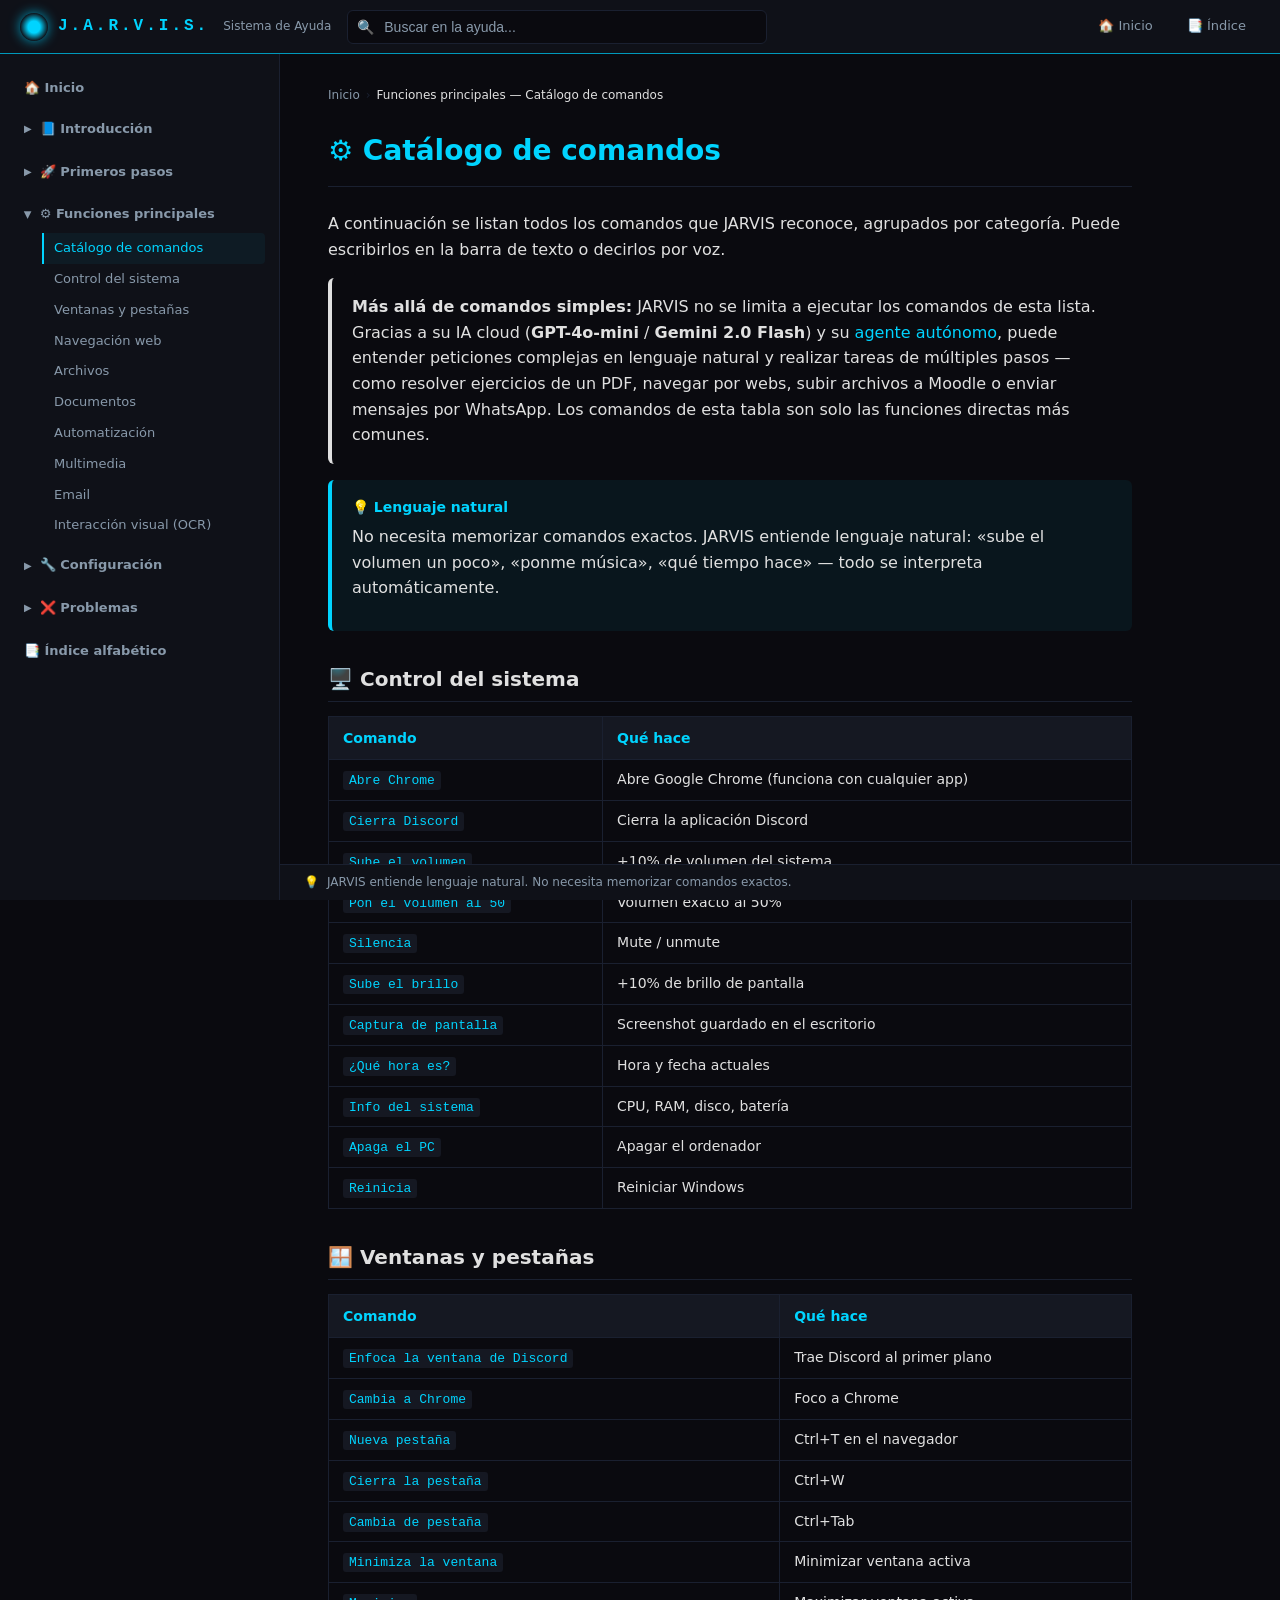
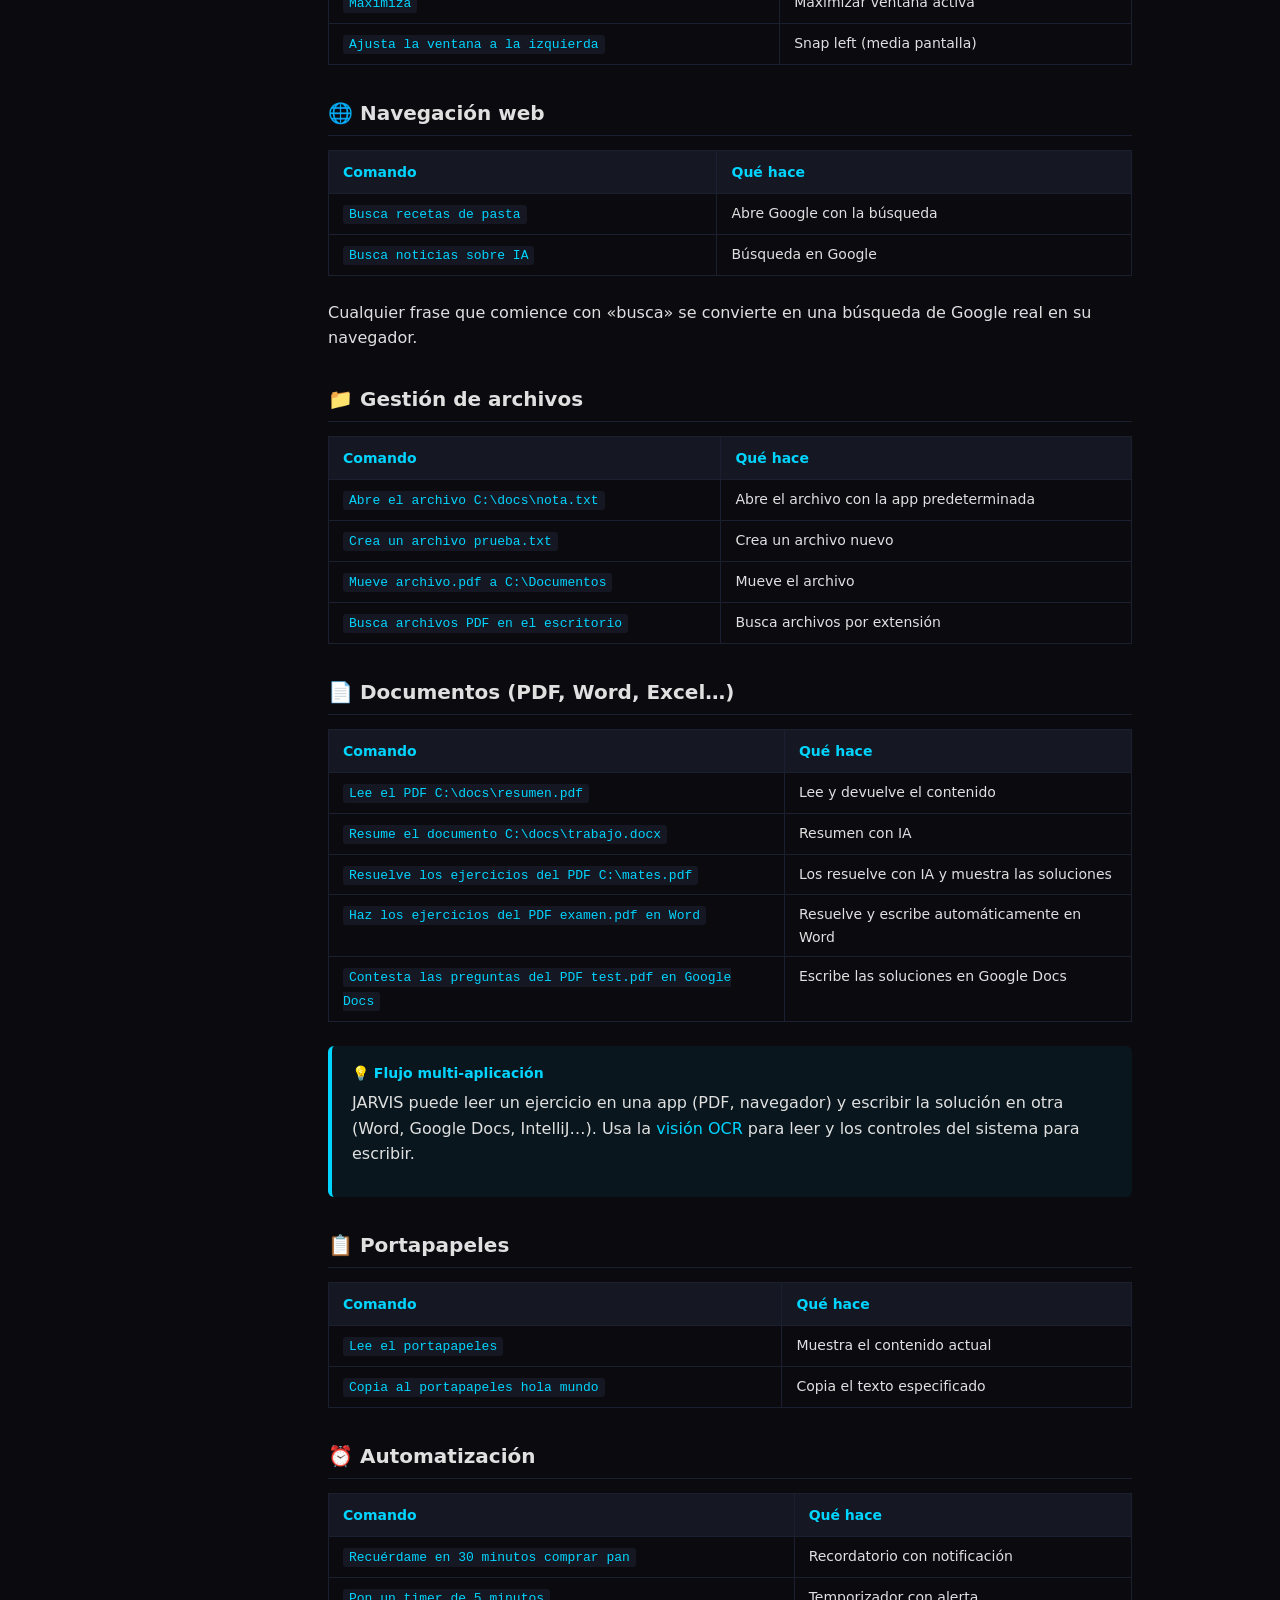
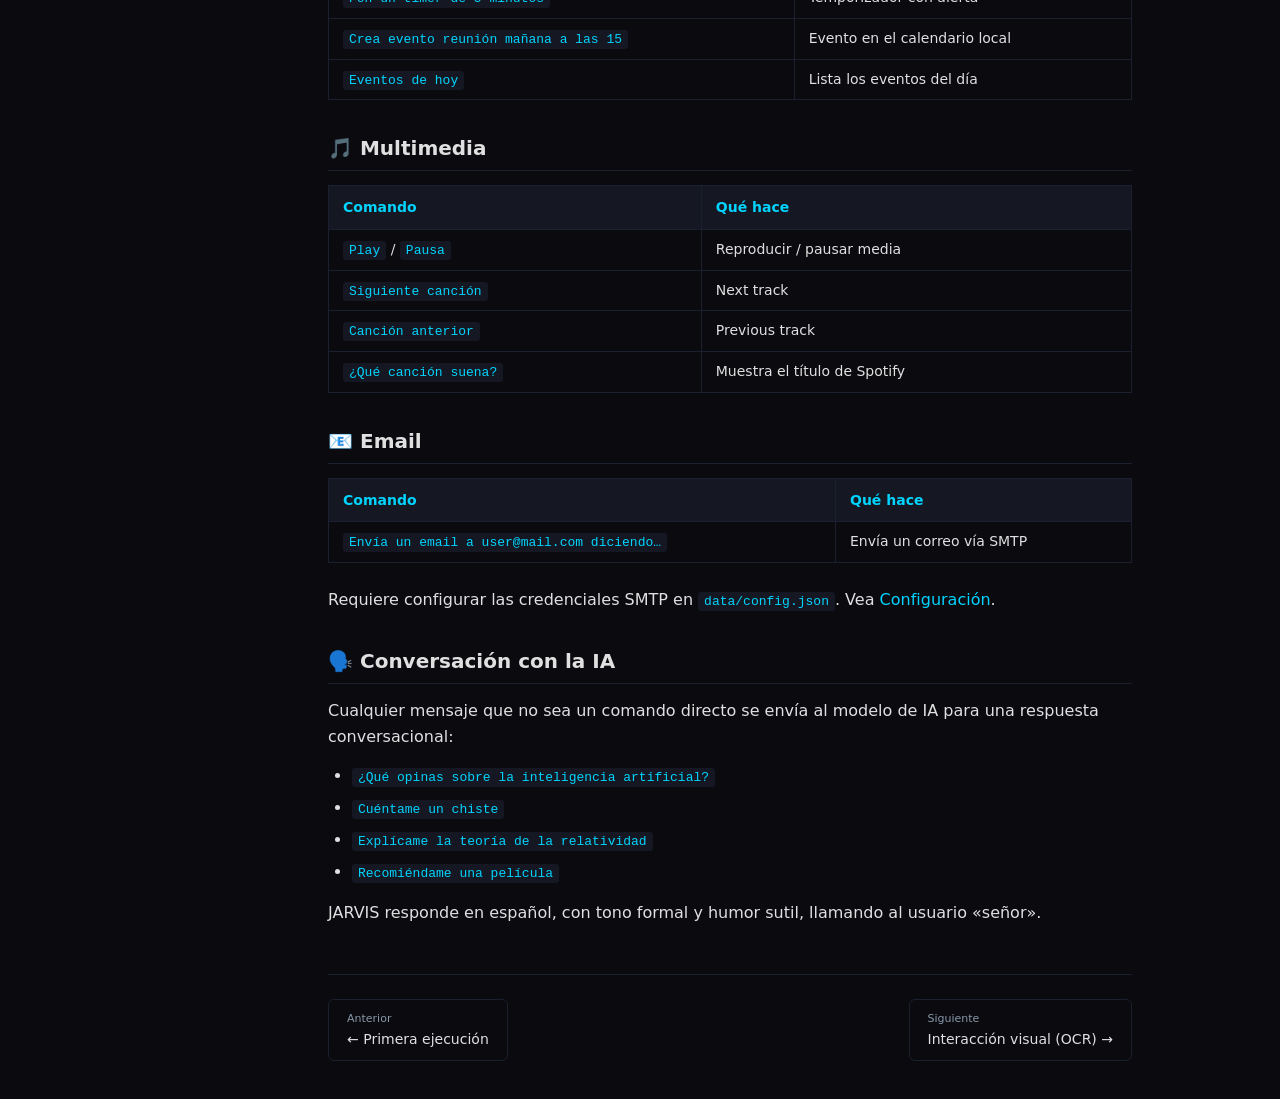
==== comandos.html @ 31fd1568 "Add files via upload" ====
<!DOCTYPE html>
<html lang="es">
<head>
  <meta charset="UTF-8">
  <meta name="viewport" content="width=device-width, initial-scale=1.0">
  <title>Catálogo de comandos — J.A.R.V.I.S. Ayuda</title>
  <link rel="stylesheet" href="style.css">
</head>
<body>

<header class="topbar">
  <button class="hamburger" aria-label="Menú">☰</button>
  <div class="topbar-brand"><div class="logo"></div><h1>J.A.R.V.I.S.</h1><span>Sistema de Ayuda</span></div>
  <div class="topbar-search">
    <span class="search-icon">🔍</span>
    <input type="text" id="searchInput" placeholder="Buscar en la ayuda..." autocomplete="off">
    <div id="searchResults" class="search-results"></div>
  </div>
  <nav class="topbar-nav"><a href="index.html">🏠 Inicio</a><a href="indice.html">📑 Índice</a></nav>
</header>

<aside class="sidebar">
  <a href="index.html" class="sidebar-link-direct">🏠 Inicio</a>
  <div class="sidebar-section">
    <div class="sidebar-section-title"><span class="arrow">▶</span> 📘 Introducción</div>
    <ul class="sidebar-links"><li><a href="introduccion.html">¿Qué es J.A.R.V.I.S.?</a></li></ul>
  </div>
  <div class="sidebar-section">
    <div class="sidebar-section-title"><span class="arrow">▶</span> 🚀 Primeros pasos</div>
    <ul class="sidebar-links">
      <li><a href="instalacion.html">Instalación</a></li>
      <li><a href="interfaz.html">Primera ejecución</a></li>
    </ul>
  </div>
  <div class="sidebar-section">
    <div class="sidebar-section-title open"><span class="arrow">▶</span> ⚙️ Funciones principales</div>
    <ul class="sidebar-links">
      <li><a href="comandos.html" class="current">Catálogo de comandos</a></li>
      <li><a href="comandos.html#sistema">Control del sistema</a></li>
      <li><a href="comandos.html#ventanas">Ventanas y pestañas</a></li>
      <li><a href="comandos.html#web">Navegación web</a></li>
      <li><a href="comandos.html#archivos">Archivos</a></li>
      <li><a href="comandos.html#documentos">Documentos</a></li>
      <li><a href="comandos.html#automatizacion">Automatización</a></li>
      <li><a href="comandos.html#multimedia">Multimedia</a></li>
      <li><a href="comandos.html#email">Email</a></li>
      <li><a href="ocr.html">Interacción visual (OCR)</a></li>
    </ul>
  </div>
  <div class="sidebar-section">
    <div class="sidebar-section-title"><span class="arrow">▶</span> 🔧 Configuración</div>
    <ul class="sidebar-links"><li><a href="configuracion.html">config.py</a></li></ul>
  </div>
  <div class="sidebar-section">
    <div class="sidebar-section-title"><span class="arrow">▶</span> ❌ Problemas</div>
    <ul class="sidebar-links"><li><a href="problemas.html">Problemas comunes</a></li></ul>
  </div>
  <a href="indice.html" class="sidebar-link-direct">📑 Índice alfabético</a>
</aside>

<main class="main">

  <div class="breadcrumb">
    <a href="index.html">Inicio</a> <span class="sep">›</span>
    <span class="current-crumb">Funciones principales — Catálogo de comandos</span>
  </div>

  <h1>⚙️ Catálogo de comandos</h1>

  <p>A continuación se listan todos los comandos que JARVIS reconoce, agrupados por categoría. Puede escribirlos en la barra de texto o decirlos por voz.</p>

  <div class="callout info">
    <strong>Más allá de comandos simples:</strong> JARVIS no se limita a ejecutar los comandos de esta lista. Gracias a su IA cloud (<strong>GPT-4o-mini</strong> / <strong>Gemini 2.0 Flash</strong>) y su <a href="ocr.html#agente">agente autónomo</a>, puede entender peticiones complejas en lenguaje natural y realizar tareas de múltiples pasos — como resolver ejercicios de un PDF, navegar por webs, subir archivos a Moodle o enviar mensajes por WhatsApp. Los comandos de esta tabla son solo las funciones directas más comunes.
  </div>

  <div class="callout callout-info">
    <div class="callout-title">💡 Lenguaje natural</div>
    <p>No necesita memorizar comandos exactos. JARVIS entiende lenguaje natural: «sube el volumen un poco», «ponme música», «qué tiempo hace» — todo se interpreta automáticamente.</p>
  </div>

  <!-- ─── Sistema ─── -->
  <h2 id="sistema">🖥️ Control del sistema</h2>
  <table>
    <thead><tr><th>Comando</th><th>Qué hace</th></tr></thead>
    <tbody>
      <tr><td><code>Abre Chrome</code></td><td>Abre Google Chrome (funciona con cualquier app)</td></tr>
      <tr><td><code>Cierra Discord</code></td><td>Cierra la aplicación Discord</td></tr>
      <tr><td><code>Sube el volumen</code></td><td>+10% de volumen del sistema</td></tr>
      <tr><td><code>Pon el volumen al 50</code></td><td>Volumen exacto al 50%</td></tr>
      <tr><td><code>Silencia</code></td><td>Mute / unmute</td></tr>
      <tr><td><code>Sube el brillo</code></td><td>+10% de brillo de pantalla</td></tr>
      <tr><td><code>Captura de pantalla</code></td><td>Screenshot guardado en el escritorio</td></tr>
      <tr><td><code>¿Qué hora es?</code></td><td>Hora y fecha actuales</td></tr>
      <tr><td><code>Info del sistema</code></td><td>CPU, RAM, disco, batería</td></tr>
      <tr><td><code>Apaga el PC</code></td><td>Apagar el ordenador</td></tr>
      <tr><td><code>Reinicia</code></td><td>Reiniciar Windows</td></tr>
    </tbody>
  </table>

  <!-- ─── Ventanas ─── -->
  <h2 id="ventanas">🪟 Ventanas y pestañas</h2>
  <table>
    <thead><tr><th>Comando</th><th>Qué hace</th></tr></thead>
    <tbody>
      <tr><td><code>Enfoca la ventana de Discord</code></td><td>Trae Discord al primer plano</td></tr>
      <tr><td><code>Cambia a Chrome</code></td><td>Foco a Chrome</td></tr>
      <tr><td><code>Nueva pestaña</code></td><td>Ctrl+T en el navegador</td></tr>
      <tr><td><code>Cierra la pestaña</code></td><td>Ctrl+W</td></tr>
      <tr><td><code>Cambia de pestaña</code></td><td>Ctrl+Tab</td></tr>
      <tr><td><code>Minimiza la ventana</code></td><td>Minimizar ventana activa</td></tr>
      <tr><td><code>Maximiza</code></td><td>Maximizar ventana activa</td></tr>
      <tr><td><code>Ajusta la ventana a la izquierda</code></td><td>Snap left (media pantalla)</td></tr>
    </tbody>
  </table>

  <!-- ─── Web ─── -->
  <h2 id="web">🌐 Navegación web</h2>
  <table>
    <thead><tr><th>Comando</th><th>Qué hace</th></tr></thead>
    <tbody>
      <tr><td><code>Busca recetas de pasta</code></td><td>Abre Google con la búsqueda</td></tr>
      <tr><td><code>Busca noticias sobre IA</code></td><td>Búsqueda en Google</td></tr>
    </tbody>
  </table>
  <p>Cualquier frase que comience con «busca» se convierte en una búsqueda de Google real en su navegador.</p>

  <!-- ─── Archivos ─── -->
  <h2 id="archivos">📁 Gestión de archivos</h2>
  <table>
    <thead><tr><th>Comando</th><th>Qué hace</th></tr></thead>
    <tbody>
      <tr><td><code>Abre el archivo C:\docs\nota.txt</code></td><td>Abre el archivo con la app predeterminada</td></tr>
      <tr><td><code>Crea un archivo prueba.txt</code></td><td>Crea un archivo nuevo</td></tr>
      <tr><td><code>Mueve archivo.pdf a C:\Documentos</code></td><td>Mueve el archivo</td></tr>
      <tr><td><code>Busca archivos PDF en el escritorio</code></td><td>Busca archivos por extensión</td></tr>
    </tbody>
  </table>

  <!-- ─── Documentos ─── -->
  <h2 id="documentos">📄 Documentos (PDF, Word, Excel…)</h2>
  <table>
    <thead><tr><th>Comando</th><th>Qué hace</th></tr></thead>
    <tbody>
      <tr><td><code>Lee el PDF C:\docs\resumen.pdf</code></td><td>Lee y devuelve el contenido</td></tr>
      <tr><td><code>Resume el documento C:\docs\trabajo.docx</code></td><td>Resumen con IA</td></tr>
      <tr><td><code>Resuelve los ejercicios del PDF C:\mates.pdf</code></td><td>Los resuelve con IA y muestra las soluciones</td></tr>
      <tr><td><code>Haz los ejercicios del PDF examen.pdf en Word</code></td><td>Resuelve y escribe automáticamente en Word</td></tr>
      <tr><td><code>Contesta las preguntas del PDF test.pdf en Google Docs</code></td><td>Escribe las soluciones en Google Docs</td></tr>
    </tbody>
  </table>

  <div class="callout callout-info">
    <div class="callout-title">💡 Flujo multi-aplicación</div>
    <p>JARVIS puede leer un ejercicio en una app (PDF, navegador) y escribir la solución en otra (Word, Google Docs, IntelliJ…). Usa la <a href="ocr.html">visión OCR</a> para leer y los controles del sistema para escribir.</p>
  </div>

  <!-- ─── Portapapeles ─── -->
  <h2 id="portapapeles">📋 Portapapeles</h2>
  <table>
    <thead><tr><th>Comando</th><th>Qué hace</th></tr></thead>
    <tbody>
      <tr><td><code>Lee el portapapeles</code></td><td>Muestra el contenido actual</td></tr>
      <tr><td><code>Copia al portapapeles hola mundo</code></td><td>Copia el texto especificado</td></tr>
    </tbody>
  </table>

  <!-- ─── Automatización ─── -->
  <h2 id="automatizacion">⏰ Automatización</h2>
  <table>
    <thead><tr><th>Comando</th><th>Qué hace</th></tr></thead>
    <tbody>
      <tr><td><code>Recuérdame en 30 minutos comprar pan</code></td><td>Recordatorio con notificación</td></tr>
      <tr><td><code>Pon un timer de 5 minutos</code></td><td>Temporizador con alerta</td></tr>
      <tr><td><code>Crea evento reunión mañana a las 15</code></td><td>Evento en el calendario local</td></tr>
      <tr><td><code>Eventos de hoy</code></td><td>Lista los eventos del día</td></tr>
    </tbody>
  </table>

  <!-- ─── Multimedia ─── -->
  <h2 id="multimedia">🎵 Multimedia</h2>
  <table>
    <thead><tr><th>Comando</th><th>Qué hace</th></tr></thead>
    <tbody>
      <tr><td><code>Play</code> / <code>Pausa</code></td><td>Reproducir / pausar media</td></tr>
      <tr><td><code>Siguiente canción</code></td><td>Next track</td></tr>
      <tr><td><code>Canción anterior</code></td><td>Previous track</td></tr>
      <tr><td><code>¿Qué canción suena?</code></td><td>Muestra el título de Spotify</td></tr>
    </tbody>
  </table>

  <!-- ─── Email ─── -->
  <h2 id="email">📧 Email</h2>
  <table>
    <thead><tr><th>Comando</th><th>Qué hace</th></tr></thead>
    <tbody>
      <tr><td><code>Envía un email a user@mail.com diciendo…</code></td><td>Envía un correo vía SMTP</td></tr>
    </tbody>
  </table>
  <p>Requiere configurar las credenciales SMTP en <code>data/config.json</code>. Vea <a href="configuracion.html">Configuración</a>.</p>

  <!-- ─── Conversación ─── -->
  <h2 id="conversacion">🗣️ Conversación con la IA</h2>
  <p>Cualquier mensaje que no sea un comando directo se envía al modelo de IA para una respuesta conversacional:</p>
  <ul>
    <li><code>¿Qué opinas sobre la inteligencia artificial?</code></li>
    <li><code>Cuéntame un chiste</code></li>
    <li><code>Explícame la teoría de la relatividad</code></li>
    <li><code>Recomiéndame una película</code></li>
  </ul>
  <p>JARVIS responde en español, con tono formal y humor sutil, llamando al usuario «señor».</p>

  <div class="page-nav">
    <a href="interfaz.html"><span><span class="nav-label">Anterior</span><span class="nav-title">← Primera ejecución</span></span></a>
    <a href="ocr.html"><span><span class="nav-label">Siguiente</span><span class="nav-title">Interacción visual (OCR) →</span></span></a>
  </div>

</main>

<div class="tip-bar">
  <span class="tip-icon">💡</span>
  JARVIS entiende lenguaje natural. No necesita memorizar comandos exactos.
</div>

<script src="script.js"></script>
</body>
</html>
---- style.css ----
/* ═══════════════════════════════════════════════════════════
   J.A.R.V.I.S. — Documentation Site Styles
   Tema Arc Reactor (cyan sobre fondo oscuro)
   ═══════════════════════════════════════════════════════════ */

/* ─── Variables ─────────────────────────────────────────── */
:root {
  --accent:       #00D4FF;
  --accent-dim:   #0099BB;
  --accent-glow:  #00E5FF;
  --bg-primary:   #0A0A0F;
  --bg-secondary: #0F1118;
  --bg-tertiary:  #151822;
  --bg-card:      #111520;
  --text-primary: #E0E0E0;
  --text-secondary: #8899AA;
  --text-accent:  #00D4FF;
  --error:        #FF4444;
  --warning:      #FFAA00;
  --success:      #44FF44;
  --border:       #1A2030;
  --sidebar-w:    280px;
  --topbar-h:     54px;
}

/* ─── Reset ─────────────────────────────────────────────── */
*, *::before, *::after { box-sizing: border-box; margin: 0; padding: 0; }

html { scroll-behavior: smooth; }

body {
  font-family: 'Segoe UI', 'Inter', system-ui, -apple-system, sans-serif;
  background: var(--bg-primary);
  color: var(--text-primary);
  line-height: 1.6;
  min-height: 100vh;
}

a { color: var(--accent); text-decoration: none; transition: color .2s; }
a:hover { color: var(--accent-glow); text-decoration: underline; }

/* ─── Topbar ────────────────────────────────────────────── */
.topbar {
  position: fixed;
  top: 0; left: 0; right: 0;
  height: var(--topbar-h);
  background: var(--bg-secondary);
  border-bottom: 1px solid var(--accent-dim);
  display: flex;
  align-items: center;
  padding: 0 20px;
  z-index: 100;
  gap: 16px;
}

.topbar-brand {
  display: flex;
  align-items: center;
  gap: 10px;
  white-space: nowrap;
}

.topbar-brand .logo {
  width: 28px; height: 28px;
  border-radius: 50%;
  background: radial-gradient(circle, var(--accent) 30%, transparent 70%);
  box-shadow: 0 0 12px var(--accent-dim);
  animation: pulse-glow 3s ease-in-out infinite;
}

@keyframes pulse-glow {
  0%, 100% { box-shadow: 0 0 8px var(--accent-dim); }
  50%      { box-shadow: 0 0 20px var(--accent); }
}

.topbar-brand h1 {
  font-family: 'JetBrains Mono', 'Cascadia Code', 'Consolas', monospace;
  font-size: 16px;
  color: var(--accent);
  letter-spacing: 3px;
  font-weight: 700;
}

.topbar-brand span {
  font-size: 12px;
  color: var(--text-secondary);
  margin-left: 4px;
  letter-spacing: 0;
}

/* Search */
.topbar-search {
  flex: 1;
  max-width: 420px;
  position: relative;
}

.topbar-search input {
  width: 100%;
  padding: 8px 14px 8px 36px;
  border: 1px solid var(--border);
  border-radius: 6px;
  background: var(--bg-primary);
  color: var(--text-primary);
  font-size: 14px;
  transition: border-color .2s;
}

.topbar-search input::placeholder { color: var(--text-secondary); }
.topbar-search input:focus { outline: none; border-color: var(--accent-dim); }

.topbar-search .search-icon {
  position: absolute;
  left: 10px; top: 50%;
  transform: translateY(-50%);
  color: var(--text-secondary);
  font-size: 14px;
  pointer-events: none;
}

.topbar-search .search-results {
  position: absolute;
  top: 100%;
  left: 0; right: 0;
  background: var(--bg-secondary);
  border: 1px solid var(--border);
  border-radius: 0 0 6px 6px;
  max-height: 320px;
  overflow-y: auto;
  display: none;
  z-index: 200;
}

.topbar-search .search-results.active { display: block; }

.topbar-search .search-result-item {
  padding: 10px 14px;
  border-bottom: 1px solid var(--border);
  cursor: pointer;
  transition: background .15s;
}

.topbar-search .search-result-item:hover { background: var(--bg-tertiary); }
.topbar-search .search-result-item .sr-title { color: var(--accent); font-weight: 600; font-size: 13px; }
.topbar-search .search-result-item .sr-desc { color: var(--text-secondary); font-size: 12px; margin-top: 2px; }

/* Nav links */
.topbar-nav {
  display: flex;
  align-items: center;
  gap: 6px;
  margin-left: auto;
}

.topbar-nav a {
  padding: 6px 14px;
  border-radius: 4px;
  font-size: 13px;
  color: var(--text-secondary);
  transition: all .2s;
  white-space: nowrap;
}

.topbar-nav a:hover { color: var(--text-primary); background: var(--bg-tertiary); text-decoration: none; }
.topbar-nav a.active { color: var(--accent); background: rgba(0,212,255,.08); }

/* Hamburger */
.hamburger {
  display: none;
  background: none;
  border: none;
  color: var(--text-secondary);
  font-size: 22px;
  cursor: pointer;
  padding: 4px 8px;
}

/* ─── Sidebar ───────────────────────────────────────────── */
.sidebar {
  position: fixed;
  top: var(--topbar-h);
  left: 0;
  width: var(--sidebar-w);
  height: calc(100vh - var(--topbar-h));
  background: var(--bg-secondary);
  border-right: 1px solid var(--border);
  overflow-y: auto;
  padding: 16px 0;
  z-index: 90;
  transition: transform .3s ease;
}

.sidebar::-webkit-scrollbar { width: 6px; }
.sidebar::-webkit-scrollbar-track { background: transparent; }
.sidebar::-webkit-scrollbar-thumb { background: var(--accent-dim); border-radius: 3px; }

.sidebar-section {
  padding: 0 14px;
  margin-bottom: 6px;
}

.sidebar-section-title {
  display: flex;
  align-items: center;
  gap: 8px;
  padding: 8px 10px;
  font-size: 13px;
  font-weight: 600;
  color: var(--text-secondary);
  cursor: pointer;
  border-radius: 4px;
  transition: all .15s;
  user-select: none;
}

.sidebar-section-title:hover { background: var(--bg-tertiary); color: var(--text-primary); }
.sidebar-section-title .arrow { transition: transform .2s; font-size: 10px; }
.sidebar-section-title.open .arrow { transform: rotate(90deg); }

.sidebar-links {
  list-style: none;
  display: none;
  padding-left: 28px;
}

.sidebar-section-title.open + .sidebar-links { display: block; }

.sidebar-links li a {
  display: block;
  padding: 5px 10px;
  font-size: 13px;
  color: var(--text-secondary);
  border-left: 2px solid transparent;
  border-radius: 0 4px 4px 0;
  transition: all .15s;
}

.sidebar-links li a:hover { color: var(--text-primary); background: var(--bg-tertiary); text-decoration: none; }
.sidebar-links li a.current { color: var(--accent); border-left-color: var(--accent); background: rgba(0,212,255,.05); }

/* Direct sidebar link (no children) */
.sidebar-link-direct {
  display: flex;
  align-items: center;
  gap: 8px;
  padding: 8px 10px;
  margin: 0 14px 4px;
  font-size: 13px;
  font-weight: 600;
  color: var(--text-secondary);
  border-radius: 4px;
  transition: all .15s;
}

.sidebar-link-direct:hover { background: var(--bg-tertiary); color: var(--text-primary); text-decoration: none; }
.sidebar-link-direct.current { color: var(--accent); background: rgba(0,212,255,.06); }

/* ─── Main content ──────────────────────────────────────── */
.main {
  margin-left: var(--sidebar-w);
  margin-top: var(--topbar-h);
  padding: 32px 48px 80px;
  max-width: 900px;
  min-height: calc(100vh - var(--topbar-h));
}

/* Breadcrumb */
.breadcrumb {
  display: flex;
  align-items: center;
  gap: 6px;
  font-size: 12px;
  color: var(--text-secondary);
  margin-bottom: 24px;
  flex-wrap: wrap;
}

.breadcrumb a { color: var(--text-secondary); }
.breadcrumb a:hover { color: var(--accent); }
.breadcrumb .sep { color: var(--border); }
.breadcrumb .current-crumb { color: var(--text-primary); }

/* Headings */
.main h1 {
  font-size: 28px;
  color: var(--accent);
  border-bottom: 1px solid var(--border);
  padding-bottom: 12px;
  margin-bottom: 24px;
  font-weight: 700;
}

.main h2 {
  font-size: 20px;
  color: var(--text-primary);
  margin: 32px 0 14px;
  padding-bottom: 6px;
  border-bottom: 1px solid var(--border);
}

.main h3 {
  font-size: 16px;
  color: var(--accent);
  margin: 24px 0 10px;
}

.main h4 {
  font-size: 14px;
  color: var(--text-secondary);
  text-transform: uppercase;
  letter-spacing: 1px;
  margin: 20px 0 8px;
}

/* Paragraphs, lists */
.main p { margin-bottom: 14px; }

.main ul, .main ol {
  margin: 0 0 16px 24px;
}

.main li { margin-bottom: 6px; }

/* Code */
code {
  font-family: 'JetBrains Mono', 'Cascadia Code', 'Consolas', monospace;
  background: var(--bg-tertiary);
  padding: 2px 6px;
  border-radius: 3px;
  font-size: 13px;
  color: var(--accent);
}

pre {
  background: var(--bg-tertiary);
  border: 1px solid var(--border);
  border-radius: 6px;
  padding: 16px 20px;
  overflow-x: auto;
  margin: 12px 0 20px;
  font-family: 'JetBrains Mono', 'Cascadia Code', 'Consolas', monospace;
  font-size: 13px;
  line-height: 1.5;
  color: var(--text-primary);
}

pre code { background: none; padding: 0; }

/* Tables */
table {
  width: 100%;
  border-collapse: collapse;
  margin: 12px 0 24px;
  font-size: 14px;
}

th {
  background: var(--bg-tertiary);
  color: var(--accent);
  font-weight: 600;
  text-align: left;
  padding: 10px 14px;
  border: 1px solid var(--border);
}

td {
  padding: 8px 14px;
  border: 1px solid var(--border);
  vertical-align: top;
}

tr:hover td { background: rgba(0,212,255,.02); }

/* Cards / callouts */
.callout {
  border-radius: 6px;
  padding: 16px 20px;
  margin: 16px 0;
  border-left: 4px solid;
}

.callout-info    { background: rgba(0,212,255,.06);  border-color: var(--accent); }
.callout-warning { background: rgba(255,170,0,.06);  border-color: var(--warning); }
.callout-error   { background: rgba(255,68,68,.06);  border-color: var(--error); }
.callout-success { background: rgba(68,255,68,.06);  border-color: var(--success); }

.callout-title {
  font-weight: 700;
  font-size: 14px;
  margin-bottom: 6px;
}

.callout-info .callout-title    { color: var(--accent); }
.callout-warning .callout-title { color: var(--warning); }
.callout-error .callout-title   { color: var(--error); }
.callout-success .callout-title { color: var(--success); }

/* Step boxes */
.step {
  display: flex;
  gap: 16px;
  margin: 20px 0;
  padding: 20px;
  background: var(--bg-card);
  border: 1px solid var(--border);
  border-radius: 8px;
}

.step-number {
  flex-shrink: 0;
  width: 36px; height: 36px;
  border-radius: 50%;
  background: linear-gradient(135deg, var(--accent), var(--accent-dim));
  color: var(--bg-primary);
  font-weight: 800;
  font-size: 16px;
  display: flex;
  align-items: center;
  justify-content: center;
}

.step-content { flex: 1; }
.step-content h4 { margin-top: 2px; color: var(--text-primary); text-transform: none; letter-spacing: 0; }

/* Feature cards (home page) */
.feature-grid {
  display: grid;
  grid-template-columns: repeat(auto-fill, minmax(260px, 1fr));
  gap: 16px;
  margin: 20px 0;
}

.feature-card {
  background: var(--bg-card);
  border: 1px solid var(--border);
  border-radius: 8px;
  padding: 20px;
  transition: border-color .2s, transform .2s;
}

.feature-card:hover { border-color: var(--accent-dim); transform: translateY(-2px); }

.feature-card .fc-icon { font-size: 24px; margin-bottom: 8px; }
.feature-card .fc-title { color: var(--accent); font-weight: 600; font-size: 15px; margin-bottom: 6px; }
.feature-card .fc-desc { color: var(--text-secondary); font-size: 13px; }

/* Quick-start hero */
.hero {
  text-align: center;
  padding: 40px 20px;
  margin-bottom: 32px;
}

.hero h1 { border: none; font-size: 36px; margin-bottom: 10px; }
.hero .subtitle { color: var(--text-secondary); font-size: 16px; margin-bottom: 24px; }

.hero .cta-btn {
  display: inline-block;
  padding: 10px 28px;
  background: linear-gradient(135deg, var(--accent-dim), var(--accent));
  color: var(--bg-primary);
  font-weight: 700;
  border-radius: 6px;
  font-size: 14px;
  transition: transform .15s, box-shadow .2s;
}

.hero .cta-btn:hover { transform: translateY(-1px); box-shadow: 0 4px 20px rgba(0,212,255,.3); text-decoration: none; }

/* Nav footer (previous / next) */
.page-nav {
  display: flex;
  justify-content: space-between;
  margin-top: 48px;
  padding-top: 24px;
  border-top: 1px solid var(--border);
}

.page-nav a {
  display: flex;
  align-items: center;
  gap: 8px;
  padding: 10px 18px;
  border: 1px solid var(--border);
  border-radius: 6px;
  font-size: 14px;
  color: var(--text-secondary);
  transition: all .2s;
  max-width: 45%;
}

.page-nav a:hover { border-color: var(--accent-dim); color: var(--accent); text-decoration: none; }
.page-nav a .nav-label { font-size: 11px; color: var(--text-secondary); display: block; }
.page-nav a .nav-title { color: var(--text-primary); }
.page-nav a:hover .nav-title { color: var(--accent); }

/* Tip bar */
.tip-bar {
  position: fixed;
  bottom: 0;
  left: var(--sidebar-w);
  right: 0;
  height: 36px;
  background: var(--bg-secondary);
  border-top: 1px solid var(--border);
  display: flex;
  align-items: center;
  padding: 0 24px;
  font-size: 12px;
  color: var(--text-secondary);
  z-index: 80;
}

.tip-bar .tip-icon { margin-right: 8px; }

/* Index page */
.index-letter {
  color: var(--accent);
  font-size: 22px;
  font-weight: 700;
  margin: 28px 0 8px;
  padding-bottom: 4px;
  border-bottom: 1px solid var(--border);
}

.index-entry {
  padding: 4px 0 4px 16px;
  font-size: 14px;
}

.index-subentry {
  padding: 3px 0 3px 40px;
  font-size: 13px;
  color: var(--text-secondary);
}

.index-subentry a { color: var(--text-secondary); }
.index-subentry a:hover { color: var(--accent); }

/* Cross-ref links */
.xref {
  display: inline-flex;
  align-items: center;
  gap: 4px;
  padding: 2px 8px;
  background: rgba(0,212,255,.06);
  border-radius: 3px;
  font-size: 13px;
}

/* ─── FAQ items (details/summary) ──────────────────────── */
.faq-item {
  background: var(--bg-card);
  border: 1px solid var(--border);
  border-radius: 8px;
  margin-bottom: 10px;
  overflow: hidden;
}
.faq-item summary {
  padding: 14px 18px;
  cursor: pointer;
  font-weight: 600;
  color: var(--text-primary);
  transition: background 0.2s;
  list-style: none;
}
.faq-item summary::before {
  content: "▶ ";
  color: var(--accent);
  font-size: 12px;
  margin-right: 6px;
  transition: transform 0.2s;
  display: inline-block;
}
.faq-item[open] summary::before {
  transform: rotate(90deg);
}
.faq-item summary:hover { background: var(--bg-tertiary); }
.faq-item p {
  padding: 0 18px 14px;
  color: var(--text-secondary);
  line-height: 1.7;
}

/* ─── Index page ────────────────────────────────────────── */
.index-nav {
  display: flex;
  flex-wrap: wrap;
  gap: 6px;
  margin: 1.5rem 0;
  padding: 12px 16px;
  background: var(--bg-card);
  border: 1px solid var(--border);
  border-radius: 8px;
}
.index-nav a, .index-nav .disabled {
  display: inline-flex;
  align-items: center;
  justify-content: center;
  width: 32px; height: 32px;
  border-radius: 4px;
  font-weight: 700;
  font-size: 14px;
  text-decoration: none;
  transition: all 0.2s;
}
.index-nav a {
  color: var(--accent);
  background: var(--bg-tertiary);
}
.index-nav a:hover {
  background: var(--accent);
  color: var(--bg-primary);
}
.index-nav .disabled {
  color: var(--text-secondary);
  opacity: 0.35;
}
.index-letter {
  color: var(--accent);
  font-size: 24px;
  border-bottom: 2px solid var(--accent);
  padding-bottom: 4px;
  margin-top: 2rem;
  margin-bottom: 0.8rem;
}
.index-list {
  list-style: none;
  margin-bottom: 1rem;
}
.index-list li {
  padding: 6px 0 6px 16px;
  border-left: 2px solid var(--border);
  color: var(--text-secondary);
  line-height: 1.6;
}
.index-list li strong {
  color: var(--text-primary);
}
.index-list a {
  color: var(--accent-dim);
}
.index-list a:hover {
  color: var(--accent);
}

/* ─── Responsive ────────────────────────────────────────── */
@media (max-width: 900px) {
  .sidebar { transform: translateX(-100%); }
  .sidebar.open { transform: translateX(0); }
  .main { margin-left: 0; padding: 24px 20px 80px; }
  .tip-bar { left: 0; }
  .hamburger { display: block; }
  .topbar-nav { display: none; }
}

@media (max-width: 600px) {
  .feature-grid { grid-template-columns: 1fr; }
  .hero h1 { font-size: 26px; }
  .page-nav { flex-direction: column; gap: 10px; }
  .page-nav a { max-width: 100%; }
}

/* Print */
@media print {
  .topbar, .sidebar, .tip-bar, .page-nav, .hamburger { display: none !important; }
  .main { margin: 0; padding: 20px; max-width: 100%; }
  body { background: #fff; color: #000; }
  a { color: #0066cc; }
}
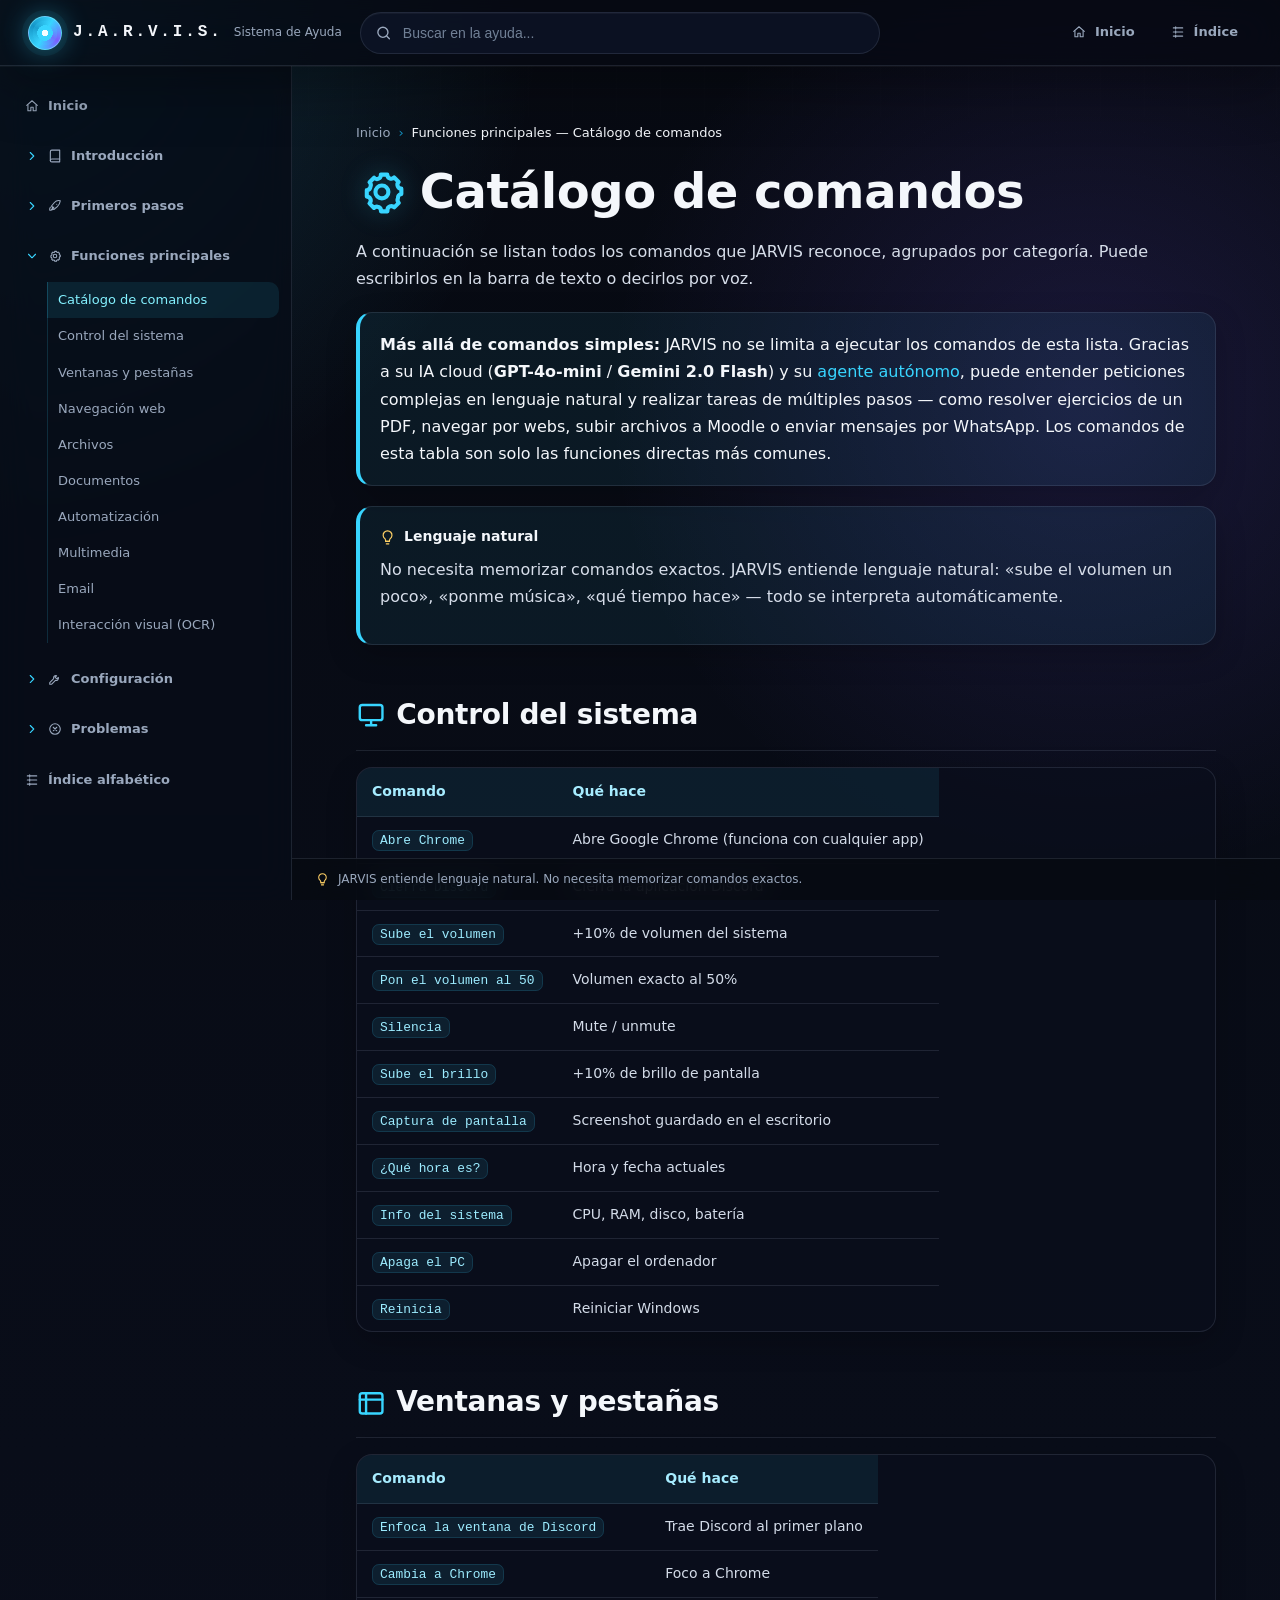
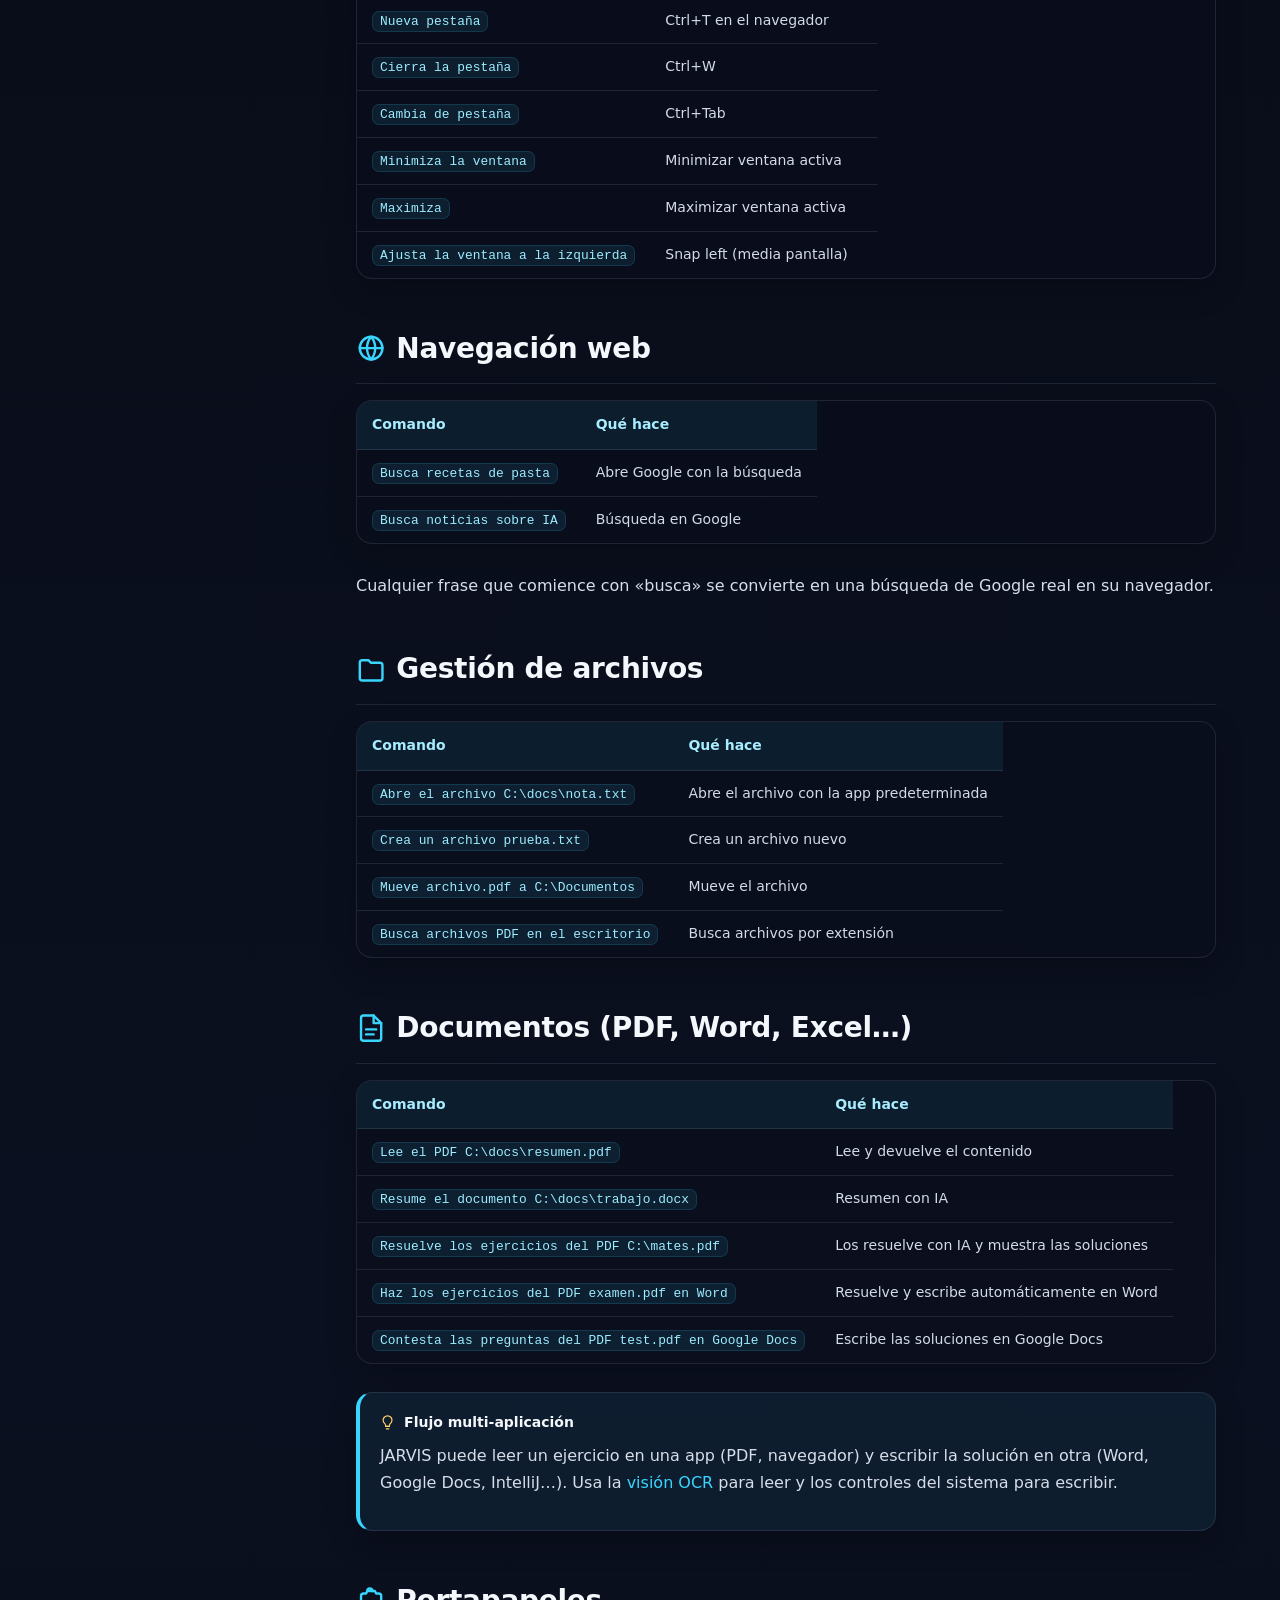
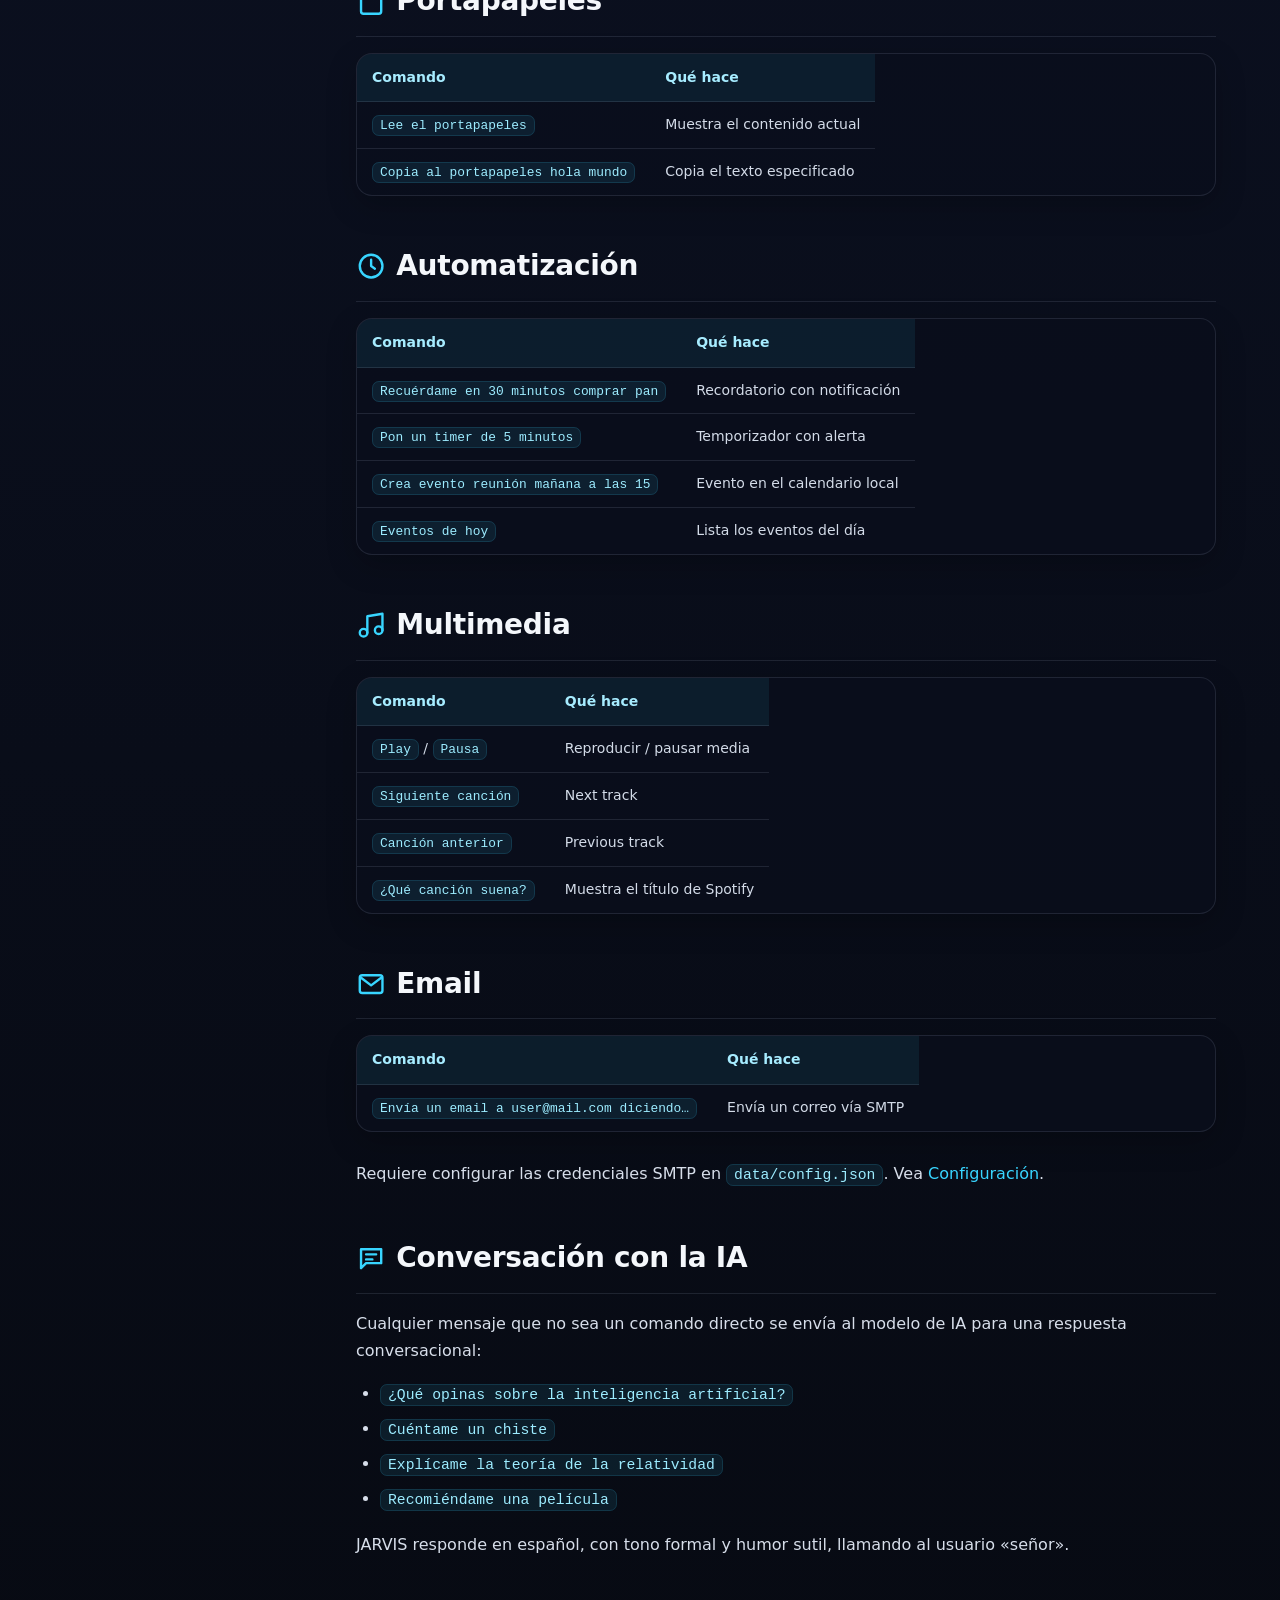
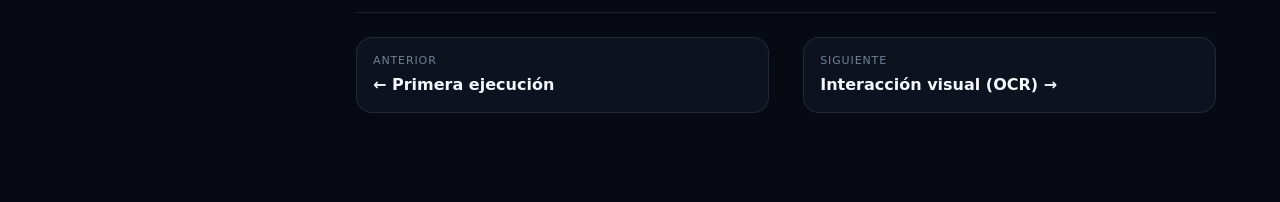
==== commit ab98630a: "style: improve docs UI and replace emojis with svg icons" ====
--- a/comandos.html
+++ b/comandos.html
@@ -1,226 +1,226 @@
-<!DOCTYPE html>
-<html lang="es">
-<head>
-  <meta charset="UTF-8">
-  <meta name="viewport" content="width=device-width, initial-scale=1.0">
-  <title>Catálogo de comandos — J.A.R.V.I.S. Ayuda</title>
-  <link rel="stylesheet" href="style.css">
-</head>
-<body>
-
-<header class="topbar">
-  <button class="hamburger" aria-label="Menú">☰</button>
-  <div class="topbar-brand"><div class="logo"></div><h1>J.A.R.V.I.S.</h1><span>Sistema de Ayuda</span></div>
-  <div class="topbar-search">
-    <span class="search-icon">🔍</span>
-    <input type="text" id="searchInput" placeholder="Buscar en la ayuda..." autocomplete="off">
-    <div id="searchResults" class="search-results"></div>
-  </div>
-  <nav class="topbar-nav"><a href="index.html">🏠 Inicio</a><a href="indice.html">📑 Índice</a></nav>
-</header>
-
-<aside class="sidebar">
-  <a href="index.html" class="sidebar-link-direct">🏠 Inicio</a>
-  <div class="sidebar-section">
-    <div class="sidebar-section-title"><span class="arrow">▶</span> 📘 Introducción</div>
-    <ul class="sidebar-links"><li><a href="introduccion.html">¿Qué es J.A.R.V.I.S.?</a></li></ul>
-  </div>
-  <div class="sidebar-section">
-    <div class="sidebar-section-title"><span class="arrow">▶</span> 🚀 Primeros pasos</div>
-    <ul class="sidebar-links">
-      <li><a href="instalacion.html">Instalación</a></li>
-      <li><a href="interfaz.html">Primera ejecución</a></li>
-    </ul>
-  </div>
-  <div class="sidebar-section">
-    <div class="sidebar-section-title open"><span class="arrow">▶</span> ⚙️ Funciones principales</div>
-    <ul class="sidebar-links">
-      <li><a href="comandos.html" class="current">Catálogo de comandos</a></li>
-      <li><a href="comandos.html#sistema">Control del sistema</a></li>
-      <li><a href="comandos.html#ventanas">Ventanas y pestañas</a></li>
-      <li><a href="comandos.html#web">Navegación web</a></li>
-      <li><a href="comandos.html#archivos">Archivos</a></li>
-      <li><a href="comandos.html#documentos">Documentos</a></li>
-      <li><a href="comandos.html#automatizacion">Automatización</a></li>
-      <li><a href="comandos.html#multimedia">Multimedia</a></li>
-      <li><a href="comandos.html#email">Email</a></li>
-      <li><a href="ocr.html">Interacción visual (OCR)</a></li>
-    </ul>
-  </div>
-  <div class="sidebar-section">
-    <div class="sidebar-section-title"><span class="arrow">▶</span> 🔧 Configuración</div>
-    <ul class="sidebar-links"><li><a href="configuracion.html">config.py</a></li></ul>
-  </div>
-  <div class="sidebar-section">
-    <div class="sidebar-section-title"><span class="arrow">▶</span> ❌ Problemas</div>
-    <ul class="sidebar-links"><li><a href="problemas.html">Problemas comunes</a></li></ul>
-  </div>
-  <a href="indice.html" class="sidebar-link-direct">📑 Índice alfabético</a>
-</aside>
-
-<main class="main">
-
-  <div class="breadcrumb">
-    <a href="index.html">Inicio</a> <span class="sep">›</span>
-    <span class="current-crumb">Funciones principales — Catálogo de comandos</span>
-  </div>
-
-  <h1>⚙️ Catálogo de comandos</h1>
-
-  <p>A continuación se listan todos los comandos que JARVIS reconoce, agrupados por categoría. Puede escribirlos en la barra de texto o decirlos por voz.</p>
-
-  <div class="callout info">
-    <strong>Más allá de comandos simples:</strong> JARVIS no se limita a ejecutar los comandos de esta lista. Gracias a su IA cloud (<strong>GPT-4o-mini</strong> / <strong>Gemini 2.0 Flash</strong>) y su <a href="ocr.html#agente">agente autónomo</a>, puede entender peticiones complejas en lenguaje natural y realizar tareas de múltiples pasos — como resolver ejercicios de un PDF, navegar por webs, subir archivos a Moodle o enviar mensajes por WhatsApp. Los comandos de esta tabla son solo las funciones directas más comunes.
-  </div>
-
-  <div class="callout callout-info">
-    <div class="callout-title">💡 Lenguaje natural</div>
-    <p>No necesita memorizar comandos exactos. JARVIS entiende lenguaje natural: «sube el volumen un poco», «ponme música», «qué tiempo hace» — todo se interpreta automáticamente.</p>
-  </div>
-
-  <!-- ─── Sistema ─── -->
-  <h2 id="sistema">🖥️ Control del sistema</h2>
-  <table>
-    <thead><tr><th>Comando</th><th>Qué hace</th></tr></thead>
-    <tbody>
-      <tr><td><code>Abre Chrome</code></td><td>Abre Google Chrome (funciona con cualquier app)</td></tr>
-      <tr><td><code>Cierra Discord</code></td><td>Cierra la aplicación Discord</td></tr>
-      <tr><td><code>Sube el volumen</code></td><td>+10% de volumen del sistema</td></tr>
-      <tr><td><code>Pon el volumen al 50</code></td><td>Volumen exacto al 50%</td></tr>
-      <tr><td><code>Silencia</code></td><td>Mute / unmute</td></tr>
-      <tr><td><code>Sube el brillo</code></td><td>+10% de brillo de pantalla</td></tr>
-      <tr><td><code>Captura de pantalla</code></td><td>Screenshot guardado en el escritorio</td></tr>
-      <tr><td><code>¿Qué hora es?</code></td><td>Hora y fecha actuales</td></tr>
-      <tr><td><code>Info del sistema</code></td><td>CPU, RAM, disco, batería</td></tr>
-      <tr><td><code>Apaga el PC</code></td><td>Apagar el ordenador</td></tr>
-      <tr><td><code>Reinicia</code></td><td>Reiniciar Windows</td></tr>
-    </tbody>
-  </table>
-
-  <!-- ─── Ventanas ─── -->
-  <h2 id="ventanas">🪟 Ventanas y pestañas</h2>
-  <table>
-    <thead><tr><th>Comando</th><th>Qué hace</th></tr></thead>
-    <tbody>
-      <tr><td><code>Enfoca la ventana de Discord</code></td><td>Trae Discord al primer plano</td></tr>
-      <tr><td><code>Cambia a Chrome</code></td><td>Foco a Chrome</td></tr>
-      <tr><td><code>Nueva pestaña</code></td><td>Ctrl+T en el navegador</td></tr>
-      <tr><td><code>Cierra la pestaña</code></td><td>Ctrl+W</td></tr>
-      <tr><td><code>Cambia de pestaña</code></td><td>Ctrl+Tab</td></tr>
-      <tr><td><code>Minimiza la ventana</code></td><td>Minimizar ventana activa</td></tr>
-      <tr><td><code>Maximiza</code></td><td>Maximizar ventana activa</td></tr>
-      <tr><td><code>Ajusta la ventana a la izquierda</code></td><td>Snap left (media pantalla)</td></tr>
-    </tbody>
-  </table>
-
-  <!-- ─── Web ─── -->
-  <h2 id="web">🌐 Navegación web</h2>
-  <table>
-    <thead><tr><th>Comando</th><th>Qué hace</th></tr></thead>
-    <tbody>
-      <tr><td><code>Busca recetas de pasta</code></td><td>Abre Google con la búsqueda</td></tr>
-      <tr><td><code>Busca noticias sobre IA</code></td><td>Búsqueda en Google</td></tr>
-    </tbody>
-  </table>
-  <p>Cualquier frase que comience con «busca» se convierte en una búsqueda de Google real en su navegador.</p>
-
-  <!-- ─── Archivos ─── -->
-  <h2 id="archivos">📁 Gestión de archivos</h2>
-  <table>
-    <thead><tr><th>Comando</th><th>Qué hace</th></tr></thead>
-    <tbody>
-      <tr><td><code>Abre el archivo C:\docs\nota.txt</code></td><td>Abre el archivo con la app predeterminada</td></tr>
-      <tr><td><code>Crea un archivo prueba.txt</code></td><td>Crea un archivo nuevo</td></tr>
-      <tr><td><code>Mueve archivo.pdf a C:\Documentos</code></td><td>Mueve el archivo</td></tr>
-      <tr><td><code>Busca archivos PDF en el escritorio</code></td><td>Busca archivos por extensión</td></tr>
-    </tbody>
-  </table>
-
-  <!-- ─── Documentos ─── -->
-  <h2 id="documentos">📄 Documentos (PDF, Word, Excel…)</h2>
-  <table>
-    <thead><tr><th>Comando</th><th>Qué hace</th></tr></thead>
-    <tbody>
-      <tr><td><code>Lee el PDF C:\docs\resumen.pdf</code></td><td>Lee y devuelve el contenido</td></tr>
-      <tr><td><code>Resume el documento C:\docs\trabajo.docx</code></td><td>Resumen con IA</td></tr>
-      <tr><td><code>Resuelve los ejercicios del PDF C:\mates.pdf</code></td><td>Los resuelve con IA y muestra las soluciones</td></tr>
-      <tr><td><code>Haz los ejercicios del PDF examen.pdf en Word</code></td><td>Resuelve y escribe automáticamente en Word</td></tr>
-      <tr><td><code>Contesta las preguntas del PDF test.pdf en Google Docs</code></td><td>Escribe las soluciones en Google Docs</td></tr>
-    </tbody>
-  </table>
-
-  <div class="callout callout-info">
-    <div class="callout-title">💡 Flujo multi-aplicación</div>
-    <p>JARVIS puede leer un ejercicio en una app (PDF, navegador) y escribir la solución en otra (Word, Google Docs, IntelliJ…). Usa la <a href="ocr.html">visión OCR</a> para leer y los controles del sistema para escribir.</p>
-  </div>
-
-  <!-- ─── Portapapeles ─── -->
-  <h2 id="portapapeles">📋 Portapapeles</h2>
-  <table>
-    <thead><tr><th>Comando</th><th>Qué hace</th></tr></thead>
-    <tbody>
-      <tr><td><code>Lee el portapapeles</code></td><td>Muestra el contenido actual</td></tr>
-      <tr><td><code>Copia al portapapeles hola mundo</code></td><td>Copia el texto especificado</td></tr>
-    </tbody>
-  </table>
-
-  <!-- ─── Automatización ─── -->
-  <h2 id="automatizacion">⏰ Automatización</h2>
-  <table>
-    <thead><tr><th>Comando</th><th>Qué hace</th></tr></thead>
-    <tbody>
-      <tr><td><code>Recuérdame en 30 minutos comprar pan</code></td><td>Recordatorio con notificación</td></tr>
-      <tr><td><code>Pon un timer de 5 minutos</code></td><td>Temporizador con alerta</td></tr>
-      <tr><td><code>Crea evento reunión mañana a las 15</code></td><td>Evento en el calendario local</td></tr>
-      <tr><td><code>Eventos de hoy</code></td><td>Lista los eventos del día</td></tr>
-    </tbody>
-  </table>
-
-  <!-- ─── Multimedia ─── -->
-  <h2 id="multimedia">🎵 Multimedia</h2>
-  <table>
-    <thead><tr><th>Comando</th><th>Qué hace</th></tr></thead>
-    <tbody>
-      <tr><td><code>Play</code> / <code>Pausa</code></td><td>Reproducir / pausar media</td></tr>
-      <tr><td><code>Siguiente canción</code></td><td>Next track</td></tr>
-      <tr><td><code>Canción anterior</code></td><td>Previous track</td></tr>
-      <tr><td><code>¿Qué canción suena?</code></td><td>Muestra el título de Spotify</td></tr>
-    </tbody>
-  </table>
-
-  <!-- ─── Email ─── -->
-  <h2 id="email">📧 Email</h2>
-  <table>
-    <thead><tr><th>Comando</th><th>Qué hace</th></tr></thead>
-    <tbody>
-      <tr><td><code>Envía un email a user@mail.com diciendo…</code></td><td>Envía un correo vía SMTP</td></tr>
-    </tbody>
-  </table>
-  <p>Requiere configurar las credenciales SMTP en <code>data/config.json</code>. Vea <a href="configuracion.html">Configuración</a>.</p>
-
-  <!-- ─── Conversación ─── -->
-  <h2 id="conversacion">🗣️ Conversación con la IA</h2>
-  <p>Cualquier mensaje que no sea un comando directo se envía al modelo de IA para una respuesta conversacional:</p>
-  <ul>
-    <li><code>¿Qué opinas sobre la inteligencia artificial?</code></li>
-    <li><code>Cuéntame un chiste</code></li>
-    <li><code>Explícame la teoría de la relatividad</code></li>
-    <li><code>Recomiéndame una película</code></li>
-  </ul>
-  <p>JARVIS responde en español, con tono formal y humor sutil, llamando al usuario «señor».</p>
-
-  <div class="page-nav">
-    <a href="interfaz.html"><span><span class="nav-label">Anterior</span><span class="nav-title">← Primera ejecución</span></span></a>
-    <a href="ocr.html"><span><span class="nav-label">Siguiente</span><span class="nav-title">Interacción visual (OCR) →</span></span></a>
-  </div>
-
-</main>
-
-<div class="tip-bar">
-  <span class="tip-icon">💡</span>
-  JARVIS entiende lenguaje natural. No necesita memorizar comandos exactos.
-</div>
-
-<script src="script.js"></script>
-</body>
-</html>
+<!DOCTYPE html>
+<html lang="es">
+<head>
+  <meta charset="UTF-8">
+  <meta name="viewport" content="width=device-width, initial-scale=1.0">
+  <title>Catálogo de comandos — J.A.R.V.I.S. Ayuda</title>
+  <link rel="stylesheet" href="style.css">
+</head>
+<body>
+
+<header class="topbar">
+  <button class="hamburger" aria-label="Menú"><svg class="icon icon-menu" aria-hidden="true"><use href="icons.svg#icon-menu"></use></svg></button>
+  <div class="topbar-brand"><div class="logo"></div><h1>J.A.R.V.I.S.</h1><span>Sistema de Ayuda</span></div>
+  <div class="topbar-search">
+    <span class="search-icon"><svg class="icon icon-search" aria-hidden="true"><use href="icons.svg#icon-search"></use></svg></span>
+    <input type="text" id="searchInput" placeholder="Buscar en la ayuda..." autocomplete="off">
+    <div id="searchResults" class="search-results"></div>
+  </div>
+  <nav class="topbar-nav"><a href="index.html"><svg class="icon icon-home" aria-hidden="true"><use href="icons.svg#icon-home"></use></svg> Inicio</a><a href="indice.html"><svg class="icon icon-index" aria-hidden="true"><use href="icons.svg#icon-index"></use></svg> Índice</a></nav>
+</header>
+
+<aside class="sidebar">
+  <a href="index.html" class="sidebar-link-direct"><svg class="icon icon-home" aria-hidden="true"><use href="icons.svg#icon-home"></use></svg> Inicio</a>
+  <div class="sidebar-section">
+    <div class="sidebar-section-title"><span class="arrow"><svg class="icon icon-chevron" aria-hidden="true"><use href="icons.svg#icon-chevron"></use></svg></span> <svg class="icon icon-book" aria-hidden="true"><use href="icons.svg#icon-book"></use></svg> Introducción</div>
+    <ul class="sidebar-links"><li><a href="introduccion.html">¿Qué es J.A.R.V.I.S.?</a></li></ul>
+  </div>
+  <div class="sidebar-section">
+    <div class="sidebar-section-title"><span class="arrow"><svg class="icon icon-chevron" aria-hidden="true"><use href="icons.svg#icon-chevron"></use></svg></span> <svg class="icon icon-rocket" aria-hidden="true"><use href="icons.svg#icon-rocket"></use></svg> Primeros pasos</div>
+    <ul class="sidebar-links">
+      <li><a href="instalacion.html">Instalación</a></li>
+      <li><a href="interfaz.html">Primera ejecución</a></li>
+    </ul>
+  </div>
+  <div class="sidebar-section">
+    <div class="sidebar-section-title open"><span class="arrow"><svg class="icon icon-chevron" aria-hidden="true"><use href="icons.svg#icon-chevron"></use></svg></span> <svg class="icon icon-settings" aria-hidden="true"><use href="icons.svg#icon-settings"></use></svg> Funciones principales</div>
+    <ul class="sidebar-links">
+      <li><a href="comandos.html" class="current">Catálogo de comandos</a></li>
+      <li><a href="comandos.html#sistema">Control del sistema</a></li>
+      <li><a href="comandos.html#ventanas">Ventanas y pestañas</a></li>
+      <li><a href="comandos.html#web">Navegación web</a></li>
+      <li><a href="comandos.html#archivos">Archivos</a></li>
+      <li><a href="comandos.html#documentos">Documentos</a></li>
+      <li><a href="comandos.html#automatizacion">Automatización</a></li>
+      <li><a href="comandos.html#multimedia">Multimedia</a></li>
+      <li><a href="comandos.html#email">Email</a></li>
+      <li><a href="ocr.html">Interacción visual (OCR)</a></li>
+    </ul>
+  </div>
+  <div class="sidebar-section">
+    <div class="sidebar-section-title"><span class="arrow"><svg class="icon icon-chevron" aria-hidden="true"><use href="icons.svg#icon-chevron"></use></svg></span> <svg class="icon icon-tool" aria-hidden="true"><use href="icons.svg#icon-tool"></use></svg> Configuración</div>
+    <ul class="sidebar-links"><li><a href="configuracion.html">config.py</a></li></ul>
+  </div>
+  <div class="sidebar-section">
+    <div class="sidebar-section-title"><span class="arrow"><svg class="icon icon-chevron" aria-hidden="true"><use href="icons.svg#icon-chevron"></use></svg></span> <svg class="icon icon-x-circle" aria-hidden="true"><use href="icons.svg#icon-x-circle"></use></svg> Problemas</div>
+    <ul class="sidebar-links"><li><a href="problemas.html">Problemas comunes</a></li></ul>
+  </div>
+  <a href="indice.html" class="sidebar-link-direct"><svg class="icon icon-index" aria-hidden="true"><use href="icons.svg#icon-index"></use></svg> Índice alfabético</a>
+</aside>
+
+<main class="main">
+
+  <div class="breadcrumb">
+    <a href="index.html">Inicio</a> <span class="sep">›</span>
+    <span class="current-crumb">Funciones principales — Catálogo de comandos</span>
+  </div>
+
+  <h1><svg class="icon icon-settings" aria-hidden="true"><use href="icons.svg#icon-settings"></use></svg> Catálogo de comandos</h1>
+
+  <p>A continuación se listan todos los comandos que JARVIS reconoce, agrupados por categoría. Puede escribirlos en la barra de texto o decirlos por voz.</p>
+
+  <div class="callout info">
+    <strong>Más allá de comandos simples:</strong> JARVIS no se limita a ejecutar los comandos de esta lista. Gracias a su IA cloud (<strong>GPT-4o-mini</strong> / <strong>Gemini 2.0 Flash</strong>) y su <a href="ocr.html#agente">agente autónomo</a>, puede entender peticiones complejas en lenguaje natural y realizar tareas de múltiples pasos — como resolver ejercicios de un PDF, navegar por webs, subir archivos a Moodle o enviar mensajes por WhatsApp. Los comandos de esta tabla son solo las funciones directas más comunes.
+  </div>
+
+  <div class="callout callout-info">
+    <div class="callout-title"><svg class="icon icon-lightbulb" aria-hidden="true"><use href="icons.svg#icon-lightbulb"></use></svg> Lenguaje natural</div>
+    <p>No necesita memorizar comandos exactos. JARVIS entiende lenguaje natural: «sube el volumen un poco», «ponme música», «qué tiempo hace» — todo se interpreta automáticamente.</p>
+  </div>
+
+  <!-- ─── Sistema ─── -->
+  <h2 id="sistema"><svg class="icon icon-monitor" aria-hidden="true"><use href="icons.svg#icon-monitor"></use></svg> Control del sistema</h2>
+  <table>
+    <thead><tr><th>Comando</th><th>Qué hace</th></tr></thead>
+    <tbody>
+      <tr><td><code>Abre Chrome</code></td><td>Abre Google Chrome (funciona con cualquier app)</td></tr>
+      <tr><td><code>Cierra Discord</code></td><td>Cierra la aplicación Discord</td></tr>
+      <tr><td><code>Sube el volumen</code></td><td>+10% de volumen del sistema</td></tr>
+      <tr><td><code>Pon el volumen al 50</code></td><td>Volumen exacto al 50%</td></tr>
+      <tr><td><code>Silencia</code></td><td>Mute / unmute</td></tr>
+      <tr><td><code>Sube el brillo</code></td><td>+10% de brillo de pantalla</td></tr>
+      <tr><td><code>Captura de pantalla</code></td><td>Screenshot guardado en el escritorio</td></tr>
+      <tr><td><code>¿Qué hora es?</code></td><td>Hora y fecha actuales</td></tr>
+      <tr><td><code>Info del sistema</code></td><td>CPU, RAM, disco, batería</td></tr>
+      <tr><td><code>Apaga el PC</code></td><td>Apagar el ordenador</td></tr>
+      <tr><td><code>Reinicia</code></td><td>Reiniciar Windows</td></tr>
+    </tbody>
+  </table>
+
+  <!-- ─── Ventanas ─── -->
+  <h2 id="ventanas"><svg class="icon icon-window" aria-hidden="true"><use href="icons.svg#icon-window"></use></svg> Ventanas y pestañas</h2>
+  <table>
+    <thead><tr><th>Comando</th><th>Qué hace</th></tr></thead>
+    <tbody>
+      <tr><td><code>Enfoca la ventana de Discord</code></td><td>Trae Discord al primer plano</td></tr>
+      <tr><td><code>Cambia a Chrome</code></td><td>Foco a Chrome</td></tr>
+      <tr><td><code>Nueva pestaña</code></td><td>Ctrl+T en el navegador</td></tr>
+      <tr><td><code>Cierra la pestaña</code></td><td>Ctrl+W</td></tr>
+      <tr><td><code>Cambia de pestaña</code></td><td>Ctrl+Tab</td></tr>
+      <tr><td><code>Minimiza la ventana</code></td><td>Minimizar ventana activa</td></tr>
+      <tr><td><code>Maximiza</code></td><td>Maximizar ventana activa</td></tr>
+      <tr><td><code>Ajusta la ventana a la izquierda</code></td><td>Snap left (media pantalla)</td></tr>
+    </tbody>
+  </table>
+
+  <!-- ─── Web ─── -->
+  <h2 id="web"><svg class="icon icon-globe" aria-hidden="true"><use href="icons.svg#icon-globe"></use></svg> Navegación web</h2>
+  <table>
+    <thead><tr><th>Comando</th><th>Qué hace</th></tr></thead>
+    <tbody>
+      <tr><td><code>Busca recetas de pasta</code></td><td>Abre Google con la búsqueda</td></tr>
+      <tr><td><code>Busca noticias sobre IA</code></td><td>Búsqueda en Google</td></tr>
+    </tbody>
+  </table>
+  <p>Cualquier frase que comience con «busca» se convierte en una búsqueda de Google real en su navegador.</p>
+
+  <!-- ─── Archivos ─── -->
+  <h2 id="archivos"><svg class="icon icon-folder" aria-hidden="true"><use href="icons.svg#icon-folder"></use></svg> Gestión de archivos</h2>
+  <table>
+    <thead><tr><th>Comando</th><th>Qué hace</th></tr></thead>
+    <tbody>
+      <tr><td><code>Abre el archivo C:\docs\nota.txt</code></td><td>Abre el archivo con la app predeterminada</td></tr>
+      <tr><td><code>Crea un archivo prueba.txt</code></td><td>Crea un archivo nuevo</td></tr>
+      <tr><td><code>Mueve archivo.pdf a C:\Documentos</code></td><td>Mueve el archivo</td></tr>
+      <tr><td><code>Busca archivos PDF en el escritorio</code></td><td>Busca archivos por extensión</td></tr>
+    </tbody>
+  </table>
+
+  <!-- ─── Documentos ─── -->
+  <h2 id="documentos"><svg class="icon icon-file" aria-hidden="true"><use href="icons.svg#icon-file"></use></svg> Documentos (PDF, Word, Excel…)</h2>
+  <table>
+    <thead><tr><th>Comando</th><th>Qué hace</th></tr></thead>
+    <tbody>
+      <tr><td><code>Lee el PDF C:\docs\resumen.pdf</code></td><td>Lee y devuelve el contenido</td></tr>
+      <tr><td><code>Resume el documento C:\docs\trabajo.docx</code></td><td>Resumen con IA</td></tr>
+      <tr><td><code>Resuelve los ejercicios del PDF C:\mates.pdf</code></td><td>Los resuelve con IA y muestra las soluciones</td></tr>
+      <tr><td><code>Haz los ejercicios del PDF examen.pdf en Word</code></td><td>Resuelve y escribe automáticamente en Word</td></tr>
+      <tr><td><code>Contesta las preguntas del PDF test.pdf en Google Docs</code></td><td>Escribe las soluciones en Google Docs</td></tr>
+    </tbody>
+  </table>
+
+  <div class="callout callout-info">
+    <div class="callout-title"><svg class="icon icon-lightbulb" aria-hidden="true"><use href="icons.svg#icon-lightbulb"></use></svg> Flujo multi-aplicación</div>
+    <p>JARVIS puede leer un ejercicio en una app (PDF, navegador) y escribir la solución en otra (Word, Google Docs, IntelliJ…). Usa la <a href="ocr.html">visión OCR</a> para leer y los controles del sistema para escribir.</p>
+  </div>
+
+  <!-- ─── Portapapeles ─── -->
+  <h2 id="portapapeles"><svg class="icon icon-clipboard" aria-hidden="true"><use href="icons.svg#icon-clipboard"></use></svg> Portapapeles</h2>
+  <table>
+    <thead><tr><th>Comando</th><th>Qué hace</th></tr></thead>
+    <tbody>
+      <tr><td><code>Lee el portapapeles</code></td><td>Muestra el contenido actual</td></tr>
+      <tr><td><code>Copia al portapapeles hola mundo</code></td><td>Copia el texto especificado</td></tr>
+    </tbody>
+  </table>
+
+  <!-- ─── Automatización ─── -->
+  <h2 id="automatizacion"><svg class="icon icon-clock" aria-hidden="true"><use href="icons.svg#icon-clock"></use></svg> Automatización</h2>
+  <table>
+    <thead><tr><th>Comando</th><th>Qué hace</th></tr></thead>
+    <tbody>
+      <tr><td><code>Recuérdame en 30 minutos comprar pan</code></td><td>Recordatorio con notificación</td></tr>
+      <tr><td><code>Pon un timer de 5 minutos</code></td><td>Temporizador con alerta</td></tr>
+      <tr><td><code>Crea evento reunión mañana a las 15</code></td><td>Evento en el calendario local</td></tr>
+      <tr><td><code>Eventos de hoy</code></td><td>Lista los eventos del día</td></tr>
+    </tbody>
+  </table>
+
+  <!-- ─── Multimedia ─── -->
+  <h2 id="multimedia"><svg class="icon icon-music" aria-hidden="true"><use href="icons.svg#icon-music"></use></svg> Multimedia</h2>
+  <table>
+    <thead><tr><th>Comando</th><th>Qué hace</th></tr></thead>
+    <tbody>
+      <tr><td><code>Play</code> / <code>Pausa</code></td><td>Reproducir / pausar media</td></tr>
+      <tr><td><code>Siguiente canción</code></td><td>Next track</td></tr>
+      <tr><td><code>Canción anterior</code></td><td>Previous track</td></tr>
+      <tr><td><code>¿Qué canción suena?</code></td><td>Muestra el título de Spotify</td></tr>
+    </tbody>
+  </table>
+
+  <!-- ─── Email ─── -->
+  <h2 id="email"><svg class="icon icon-mail" aria-hidden="true"><use href="icons.svg#icon-mail"></use></svg> Email</h2>
+  <table>
+    <thead><tr><th>Comando</th><th>Qué hace</th></tr></thead>
+    <tbody>
+      <tr><td><code>Envía un email a user@mail.com diciendo…</code></td><td>Envía un correo vía SMTP</td></tr>
+    </tbody>
+  </table>
+  <p>Requiere configurar las credenciales SMTP en <code>data/config.json</code>. Vea <a href="configuracion.html">Configuración</a>.</p>
+
+  <!-- ─── Conversación ─── -->
+  <h2 id="conversacion"><svg class="icon icon-message" aria-hidden="true"><use href="icons.svg#icon-message"></use></svg> Conversación con la IA</h2>
+  <p>Cualquier mensaje que no sea un comando directo se envía al modelo de IA para una respuesta conversacional:</p>
+  <ul>
+    <li><code>¿Qué opinas sobre la inteligencia artificial?</code></li>
+    <li><code>Cuéntame un chiste</code></li>
+    <li><code>Explícame la teoría de la relatividad</code></li>
+    <li><code>Recomiéndame una película</code></li>
+  </ul>
+  <p>JARVIS responde en español, con tono formal y humor sutil, llamando al usuario «señor».</p>
+
+  <div class="page-nav">
+    <a href="interfaz.html"><span><span class="nav-label">Anterior</span><span class="nav-title">← Primera ejecución</span></span></a>
+    <a href="ocr.html"><span><span class="nav-label">Siguiente</span><span class="nav-title">Interacción visual (OCR) →</span></span></a>
+  </div>
+
+</main>
+
+<div class="tip-bar">
+  <span class="tip-icon"><svg class="icon icon-lightbulb" aria-hidden="true"><use href="icons.svg#icon-lightbulb"></use></svg></span>
+  JARVIS entiende lenguaje natural. No necesita memorizar comandos exactos.
+</div>
+
+<script src="script.js"></script>
+</body>
+</html>
--- a/style.css
+++ b/style.css
@@ -1,670 +1,512 @@
-/* ═══════════════════════════════════════════════════════════
-   J.A.R.V.I.S. — Documentation Site Styles
-   Tema Arc Reactor (cyan sobre fondo oscuro)
-   ═══════════════════════════════════════════════════════════ */
-
-/* ─── Variables ─────────────────────────────────────────── */
-:root {
-  --accent:       #00D4FF;
-  --accent-dim:   #0099BB;
-  --accent-glow:  #00E5FF;
-  --bg-primary:   #0A0A0F;
-  --bg-secondary: #0F1118;
-  --bg-tertiary:  #151822;
-  --bg-card:      #111520;
-  --text-primary: #E0E0E0;
-  --text-secondary: #8899AA;
-  --text-accent:  #00D4FF;
-  --error:        #FF4444;
-  --warning:      #FFAA00;
-  --success:      #44FF44;
-  --border:       #1A2030;
-  --sidebar-w:    280px;
-  --topbar-h:     54px;
-}
-
-/* ─── Reset ─────────────────────────────────────────────── */
-*, *::before, *::after { box-sizing: border-box; margin: 0; padding: 0; }
-
-html { scroll-behavior: smooth; }
-
-body {
-  font-family: 'Segoe UI', 'Inter', system-ui, -apple-system, sans-serif;
-  background: var(--bg-primary);
-  color: var(--text-primary);
-  line-height: 1.6;
-  min-height: 100vh;
-}
-
-a { color: var(--accent); text-decoration: none; transition: color .2s; }
-a:hover { color: var(--accent-glow); text-decoration: underline; }
-
-/* ─── Topbar ────────────────────────────────────────────── */
-.topbar {
-  position: fixed;
-  top: 0; left: 0; right: 0;
-  height: var(--topbar-h);
-  background: var(--bg-secondary);
-  border-bottom: 1px solid var(--accent-dim);
-  display: flex;
-  align-items: center;
-  padding: 0 20px;
-  z-index: 100;
-  gap: 16px;
-}
-
-.topbar-brand {
-  display: flex;
-  align-items: center;
-  gap: 10px;
-  white-space: nowrap;
-}
-
-.topbar-brand .logo {
-  width: 28px; height: 28px;
-  border-radius: 50%;
-  background: radial-gradient(circle, var(--accent) 30%, transparent 70%);
-  box-shadow: 0 0 12px var(--accent-dim);
-  animation: pulse-glow 3s ease-in-out infinite;
-}
-
-@keyframes pulse-glow {
-  0%, 100% { box-shadow: 0 0 8px var(--accent-dim); }
-  50%      { box-shadow: 0 0 20px var(--accent); }
-}
-
-.topbar-brand h1 {
-  font-family: 'JetBrains Mono', 'Cascadia Code', 'Consolas', monospace;
-  font-size: 16px;
-  color: var(--accent);
-  letter-spacing: 3px;
-  font-weight: 700;
-}
-
-.topbar-brand span {
-  font-size: 12px;
-  color: var(--text-secondary);
-  margin-left: 4px;
-  letter-spacing: 0;
-}
-
-/* Search */
-.topbar-search {
-  flex: 1;
-  max-width: 420px;
-  position: relative;
-}
-
-.topbar-search input {
-  width: 100%;
-  padding: 8px 14px 8px 36px;
-  border: 1px solid var(--border);
-  border-radius: 6px;
-  background: var(--bg-primary);
-  color: var(--text-primary);
-  font-size: 14px;
-  transition: border-color .2s;
-}
-
-.topbar-search input::placeholder { color: var(--text-secondary); }
-.topbar-search input:focus { outline: none; border-color: var(--accent-dim); }
-
-.topbar-search .search-icon {
-  position: absolute;
-  left: 10px; top: 50%;
-  transform: translateY(-50%);
-  color: var(--text-secondary);
-  font-size: 14px;
-  pointer-events: none;
-}
-
-.topbar-search .search-results {
-  position: absolute;
-  top: 100%;
-  left: 0; right: 0;
-  background: var(--bg-secondary);
-  border: 1px solid var(--border);
-  border-radius: 0 0 6px 6px;
-  max-height: 320px;
-  overflow-y: auto;
-  display: none;
-  z-index: 200;
-}
-
-.topbar-search .search-results.active { display: block; }
-
-.topbar-search .search-result-item {
-  padding: 10px 14px;
-  border-bottom: 1px solid var(--border);
-  cursor: pointer;
-  transition: background .15s;
-}
-
-.topbar-search .search-result-item:hover { background: var(--bg-tertiary); }
-.topbar-search .search-result-item .sr-title { color: var(--accent); font-weight: 600; font-size: 13px; }
-.topbar-search .search-result-item .sr-desc { color: var(--text-secondary); font-size: 12px; margin-top: 2px; }
-
-/* Nav links */
-.topbar-nav {
-  display: flex;
-  align-items: center;
-  gap: 6px;
-  margin-left: auto;
-}
-
-.topbar-nav a {
-  padding: 6px 14px;
-  border-radius: 4px;
-  font-size: 13px;
-  color: var(--text-secondary);
-  transition: all .2s;
-  white-space: nowrap;
-}
-
-.topbar-nav a:hover { color: var(--text-primary); background: var(--bg-tertiary); text-decoration: none; }
-.topbar-nav a.active { color: var(--accent); background: rgba(0,212,255,.08); }
-
-/* Hamburger */
-.hamburger {
-  display: none;
-  background: none;
-  border: none;
-  color: var(--text-secondary);
-  font-size: 22px;
-  cursor: pointer;
-  padding: 4px 8px;
-}
-
-/* ─── Sidebar ───────────────────────────────────────────── */
-.sidebar {
-  position: fixed;
-  top: var(--topbar-h);
-  left: 0;
-  width: var(--sidebar-w);
-  height: calc(100vh - var(--topbar-h));
-  background: var(--bg-secondary);
-  border-right: 1px solid var(--border);
-  overflow-y: auto;
-  padding: 16px 0;
-  z-index: 90;
-  transition: transform .3s ease;
-}
-
-.sidebar::-webkit-scrollbar { width: 6px; }
-.sidebar::-webkit-scrollbar-track { background: transparent; }
-.sidebar::-webkit-scrollbar-thumb { background: var(--accent-dim); border-radius: 3px; }
-
-.sidebar-section {
-  padding: 0 14px;
-  margin-bottom: 6px;
-}
-
-.sidebar-section-title {
-  display: flex;
-  align-items: center;
-  gap: 8px;
-  padding: 8px 10px;
-  font-size: 13px;
-  font-weight: 600;
-  color: var(--text-secondary);
-  cursor: pointer;
-  border-radius: 4px;
-  transition: all .15s;
-  user-select: none;
-}
-
-.sidebar-section-title:hover { background: var(--bg-tertiary); color: var(--text-primary); }
-.sidebar-section-title .arrow { transition: transform .2s; font-size: 10px; }
-.sidebar-section-title.open .arrow { transform: rotate(90deg); }
-
-.sidebar-links {
-  list-style: none;
-  display: none;
-  padding-left: 28px;
-}
-
-.sidebar-section-title.open + .sidebar-links { display: block; }
-
-.sidebar-links li a {
-  display: block;
-  padding: 5px 10px;
-  font-size: 13px;
-  color: var(--text-secondary);
-  border-left: 2px solid transparent;
-  border-radius: 0 4px 4px 0;
-  transition: all .15s;
-}
-
-.sidebar-links li a:hover { color: var(--text-primary); background: var(--bg-tertiary); text-decoration: none; }
-.sidebar-links li a.current { color: var(--accent); border-left-color: var(--accent); background: rgba(0,212,255,.05); }
-
-/* Direct sidebar link (no children) */
-.sidebar-link-direct {
-  display: flex;
-  align-items: center;
-  gap: 8px;
-  padding: 8px 10px;
-  margin: 0 14px 4px;
-  font-size: 13px;
-  font-weight: 600;
-  color: var(--text-secondary);
-  border-radius: 4px;
-  transition: all .15s;
-}
-
-.sidebar-link-direct:hover { background: var(--bg-tertiary); color: var(--text-primary); text-decoration: none; }
-.sidebar-link-direct.current { color: var(--accent); background: rgba(0,212,255,.06); }
-
-/* ─── Main content ──────────────────────────────────────── */
-.main {
-  margin-left: var(--sidebar-w);
-  margin-top: var(--topbar-h);
-  padding: 32px 48px 80px;
-  max-width: 900px;
-  min-height: calc(100vh - var(--topbar-h));
-}
-
-/* Breadcrumb */
-.breadcrumb {
-  display: flex;
-  align-items: center;
-  gap: 6px;
-  font-size: 12px;
-  color: var(--text-secondary);
-  margin-bottom: 24px;
-  flex-wrap: wrap;
-}
-
-.breadcrumb a { color: var(--text-secondary); }
-.breadcrumb a:hover { color: var(--accent); }
-.breadcrumb .sep { color: var(--border); }
-.breadcrumb .current-crumb { color: var(--text-primary); }
-
-/* Headings */
-.main h1 {
-  font-size: 28px;
-  color: var(--accent);
-  border-bottom: 1px solid var(--border);
-  padding-bottom: 12px;
-  margin-bottom: 24px;
-  font-weight: 700;
-}
-
-.main h2 {
-  font-size: 20px;
-  color: var(--text-primary);
-  margin: 32px 0 14px;
-  padding-bottom: 6px;
-  border-bottom: 1px solid var(--border);
-}
-
-.main h3 {
-  font-size: 16px;
-  color: var(--accent);
-  margin: 24px 0 10px;
-}
-
-.main h4 {
-  font-size: 14px;
-  color: var(--text-secondary);
-  text-transform: uppercase;
-  letter-spacing: 1px;
-  margin: 20px 0 8px;
-}
-
-/* Paragraphs, lists */
-.main p { margin-bottom: 14px; }
-
-.main ul, .main ol {
-  margin: 0 0 16px 24px;
-}
-
-.main li { margin-bottom: 6px; }
-
-/* Code */
-code {
-  font-family: 'JetBrains Mono', 'Cascadia Code', 'Consolas', monospace;
-  background: var(--bg-tertiary);
-  padding: 2px 6px;
-  border-radius: 3px;
-  font-size: 13px;
-  color: var(--accent);
-}
-
-pre {
-  background: var(--bg-tertiary);
-  border: 1px solid var(--border);
-  border-radius: 6px;
-  padding: 16px 20px;
-  overflow-x: auto;
-  margin: 12px 0 20px;
-  font-family: 'JetBrains Mono', 'Cascadia Code', 'Consolas', monospace;
-  font-size: 13px;
-  line-height: 1.5;
-  color: var(--text-primary);
-}
-
-pre code { background: none; padding: 0; }
-
-/* Tables */
-table {
-  width: 100%;
-  border-collapse: collapse;
-  margin: 12px 0 24px;
-  font-size: 14px;
-}
-
-th {
-  background: var(--bg-tertiary);
-  color: var(--accent);
-  font-weight: 600;
-  text-align: left;
-  padding: 10px 14px;
-  border: 1px solid var(--border);
-}
-
-td {
-  padding: 8px 14px;
-  border: 1px solid var(--border);
-  vertical-align: top;
-}
-
-tr:hover td { background: rgba(0,212,255,.02); }
-
-/* Cards / callouts */
-.callout {
-  border-radius: 6px;
-  padding: 16px 20px;
-  margin: 16px 0;
-  border-left: 4px solid;
-}
-
-.callout-info    { background: rgba(0,212,255,.06);  border-color: var(--accent); }
-.callout-warning { background: rgba(255,170,0,.06);  border-color: var(--warning); }
-.callout-error   { background: rgba(255,68,68,.06);  border-color: var(--error); }
-.callout-success { background: rgba(68,255,68,.06);  border-color: var(--success); }
-
-.callout-title {
-  font-weight: 700;
-  font-size: 14px;
-  margin-bottom: 6px;
-}
-
-.callout-info .callout-title    { color: var(--accent); }
-.callout-warning .callout-title { color: var(--warning); }
-.callout-error .callout-title   { color: var(--error); }
-.callout-success .callout-title { color: var(--success); }
-
-/* Step boxes */
-.step {
-  display: flex;
-  gap: 16px;
-  margin: 20px 0;
-  padding: 20px;
-  background: var(--bg-card);
-  border: 1px solid var(--border);
-  border-radius: 8px;
-}
-
-.step-number {
-  flex-shrink: 0;
-  width: 36px; height: 36px;
-  border-radius: 50%;
-  background: linear-gradient(135deg, var(--accent), var(--accent-dim));
-  color: var(--bg-primary);
-  font-weight: 800;
-  font-size: 16px;
-  display: flex;
-  align-items: center;
-  justify-content: center;
-}
-
-.step-content { flex: 1; }
-.step-content h4 { margin-top: 2px; color: var(--text-primary); text-transform: none; letter-spacing: 0; }
-
-/* Feature cards (home page) */
-.feature-grid {
-  display: grid;
-  grid-template-columns: repeat(auto-fill, minmax(260px, 1fr));
-  gap: 16px;
-  margin: 20px 0;
-}
-
-.feature-card {
-  background: var(--bg-card);
-  border: 1px solid var(--border);
-  border-radius: 8px;
-  padding: 20px;
-  transition: border-color .2s, transform .2s;
-}
-
-.feature-card:hover { border-color: var(--accent-dim); transform: translateY(-2px); }
-
-.feature-card .fc-icon { font-size: 24px; margin-bottom: 8px; }
-.feature-card .fc-title { color: var(--accent); font-weight: 600; font-size: 15px; margin-bottom: 6px; }
-.feature-card .fc-desc { color: var(--text-secondary); font-size: 13px; }
-
-/* Quick-start hero */
-.hero {
-  text-align: center;
-  padding: 40px 20px;
-  margin-bottom: 32px;
-}
-
-.hero h1 { border: none; font-size: 36px; margin-bottom: 10px; }
-.hero .subtitle { color: var(--text-secondary); font-size: 16px; margin-bottom: 24px; }
-
-.hero .cta-btn {
-  display: inline-block;
-  padding: 10px 28px;
-  background: linear-gradient(135deg, var(--accent-dim), var(--accent));
-  color: var(--bg-primary);
-  font-weight: 700;
-  border-radius: 6px;
-  font-size: 14px;
-  transition: transform .15s, box-shadow .2s;
-}
-
-.hero .cta-btn:hover { transform: translateY(-1px); box-shadow: 0 4px 20px rgba(0,212,255,.3); text-decoration: none; }
-
-/* Nav footer (previous / next) */
-.page-nav {
-  display: flex;
-  justify-content: space-between;
-  margin-top: 48px;
-  padding-top: 24px;
-  border-top: 1px solid var(--border);
-}
-
-.page-nav a {
-  display: flex;
-  align-items: center;
-  gap: 8px;
-  padding: 10px 18px;
-  border: 1px solid var(--border);
-  border-radius: 6px;
-  font-size: 14px;
-  color: var(--text-secondary);
-  transition: all .2s;
-  max-width: 45%;
-}
-
-.page-nav a:hover { border-color: var(--accent-dim); color: var(--accent); text-decoration: none; }
-.page-nav a .nav-label { font-size: 11px; color: var(--text-secondary); display: block; }
-.page-nav a .nav-title { color: var(--text-primary); }
-.page-nav a:hover .nav-title { color: var(--accent); }
-
-/* Tip bar */
-.tip-bar {
-  position: fixed;
-  bottom: 0;
-  left: var(--sidebar-w);
-  right: 0;
-  height: 36px;
-  background: var(--bg-secondary);
-  border-top: 1px solid var(--border);
-  display: flex;
-  align-items: center;
-  padding: 0 24px;
-  font-size: 12px;
-  color: var(--text-secondary);
-  z-index: 80;
-}
-
-.tip-bar .tip-icon { margin-right: 8px; }
-
-/* Index page */
-.index-letter {
-  color: var(--accent);
-  font-size: 22px;
-  font-weight: 700;
-  margin: 28px 0 8px;
-  padding-bottom: 4px;
-  border-bottom: 1px solid var(--border);
-}
-
-.index-entry {
-  padding: 4px 0 4px 16px;
-  font-size: 14px;
-}
-
-.index-subentry {
-  padding: 3px 0 3px 40px;
-  font-size: 13px;
-  color: var(--text-secondary);
-}
-
-.index-subentry a { color: var(--text-secondary); }
-.index-subentry a:hover { color: var(--accent); }
-
-/* Cross-ref links */
-.xref {
-  display: inline-flex;
-  align-items: center;
-  gap: 4px;
-  padding: 2px 8px;
-  background: rgba(0,212,255,.06);
-  border-radius: 3px;
-  font-size: 13px;
-}
-
-/* ─── FAQ items (details/summary) ──────────────────────── */
-.faq-item {
-  background: var(--bg-card);
-  border: 1px solid var(--border);
-  border-radius: 8px;
-  margin-bottom: 10px;
-  overflow: hidden;
-}
-.faq-item summary {
-  padding: 14px 18px;
-  cursor: pointer;
-  font-weight: 600;
-  color: var(--text-primary);
-  transition: background 0.2s;
-  list-style: none;
-}
-.faq-item summary::before {
-  content: "▶ ";
-  color: var(--accent);
-  font-size: 12px;
-  margin-right: 6px;
-  transition: transform 0.2s;
-  display: inline-block;
-}
-.faq-item[open] summary::before {
-  transform: rotate(90deg);
-}
-.faq-item summary:hover { background: var(--bg-tertiary); }
-.faq-item p {
-  padding: 0 18px 14px;
-  color: var(--text-secondary);
-  line-height: 1.7;
-}
-
-/* ─── Index page ────────────────────────────────────────── */
-.index-nav {
-  display: flex;
-  flex-wrap: wrap;
-  gap: 6px;
-  margin: 1.5rem 0;
-  padding: 12px 16px;
-  background: var(--bg-card);
-  border: 1px solid var(--border);
-  border-radius: 8px;
-}
-.index-nav a, .index-nav .disabled {
-  display: inline-flex;
-  align-items: center;
-  justify-content: center;
-  width: 32px; height: 32px;
-  border-radius: 4px;
-  font-weight: 700;
-  font-size: 14px;
-  text-decoration: none;
-  transition: all 0.2s;
-}
-.index-nav a {
-  color: var(--accent);
-  background: var(--bg-tertiary);
-}
-.index-nav a:hover {
-  background: var(--accent);
-  color: var(--bg-primary);
-}
-.index-nav .disabled {
-  color: var(--text-secondary);
-  opacity: 0.35;
-}
-.index-letter {
-  color: var(--accent);
-  font-size: 24px;
-  border-bottom: 2px solid var(--accent);
-  padding-bottom: 4px;
-  margin-top: 2rem;
-  margin-bottom: 0.8rem;
-}
-.index-list {
-  list-style: none;
-  margin-bottom: 1rem;
-}
-.index-list li {
-  padding: 6px 0 6px 16px;
-  border-left: 2px solid var(--border);
-  color: var(--text-secondary);
-  line-height: 1.6;
-}
-.index-list li strong {
-  color: var(--text-primary);
-}
-.index-list a {
-  color: var(--accent-dim);
-}
-.index-list a:hover {
-  color: var(--accent);
-}
-
-/* ─── Responsive ────────────────────────────────────────── */
-@media (max-width: 900px) {
-  .sidebar { transform: translateX(-100%); }
-  .sidebar.open { transform: translateX(0); }
-  .main { margin-left: 0; padding: 24px 20px 80px; }
-  .tip-bar { left: 0; }
-  .hamburger { display: block; }
-  .topbar-nav { display: none; }
-}
-
-@media (max-width: 600px) {
-  .feature-grid { grid-template-columns: 1fr; }
-  .hero h1 { font-size: 26px; }
-  .page-nav { flex-direction: column; gap: 10px; }
-  .page-nav a { max-width: 100%; }
-}
-
-/* Print */
-@media print {
-  .topbar, .sidebar, .tip-bar, .page-nav, .hamburger { display: none !important; }
-  .main { margin: 0; padding: 20px; max-width: 100%; }
-  body { background: #fff; color: #000; }
-  a { color: #0066cc; }
-}
+/* ═══════════════════════════════════════════════════════════
+   J.A.R.V.I.S. — Premium Documentation UI
+   Static, fast SaaS/AI documentation theme with SVG icon system
+   ═══════════════════════════════════════════════════════════ */
+
+:root {
+  color-scheme: dark;
+  --accent: #38d5ff;
+  --accent-strong: #7c5cff;
+  --accent-dim: #1595c7;
+  --accent-glow: #84f1ff;
+  --bg-primary: #070a12;
+  --bg-secondary: rgba(12, 17, 29, .9);
+  --bg-tertiary: #111827;
+  --bg-card: rgba(17, 24, 39, .72);
+  --bg-elevated: rgba(20, 30, 49, .86);
+  --text-primary: #f4f7fb;
+  --text-secondary: #9aa8bd;
+  --text-muted: #718096;
+  --text-accent: #a7ecff;
+  --error: #ff6b7a;
+  --warning: #ffd166;
+  --success: #5cffb1;
+  --border: rgba(148, 163, 184, .16);
+  --border-strong: rgba(56, 213, 255, .38);
+  --shadow-sm: 0 10px 30px rgba(0, 0, 0, .22);
+  --shadow-md: 0 22px 70px rgba(0, 0, 0, .34);
+  --radius-md: 12px;
+  --radius-lg: 20px;
+  --sidebar-w: 292px;
+  --topbar-h: 66px;
+}
+
+*, *::before, *::after { box-sizing: border-box; margin: 0; padding: 0; }
+html { scroll-behavior: smooth; scroll-padding-top: calc(var(--topbar-h) + 24px); }
+body {
+  min-height: 100vh;
+  overflow-x: hidden;
+  font-family: Inter, ui-sans-serif, system-ui, -apple-system, "Segoe UI", sans-serif;
+  background:
+    radial-gradient(circle at top left, rgba(56, 213, 255, .18), transparent 34rem),
+    radial-gradient(circle at 85% 8%, rgba(124, 92, 255, .16), transparent 30rem),
+    linear-gradient(180deg, #070a12 0%, #0b1020 58%, #070a12 100%);
+  color: var(--text-primary);
+  line-height: 1.7;
+}
+body::before {
+  content: "";
+  position: fixed;
+  inset: 0;
+  pointer-events: none;
+  opacity: .28;
+  background-image:
+    linear-gradient(rgba(255,255,255,.035) 1px, transparent 1px),
+    linear-gradient(90deg, rgba(255,255,255,.035) 1px, transparent 1px);
+  background-size: 44px 44px;
+  mask-image: linear-gradient(to bottom, #000, transparent 78%);
+}
+
+a { color: var(--accent); text-decoration: none; transition: color .18s ease, background .18s ease, border-color .18s ease, transform .18s ease; }
+a:hover { color: var(--accent-glow); text-decoration: none; }
+a:focus-visible, button:focus-visible, input:focus-visible, summary:focus-visible {
+  outline: 2px solid var(--accent-glow);
+  outline-offset: 3px;
+}
+
+.icon {
+  width: 1.08em;
+  height: 1.08em;
+  flex: 0 0 auto;
+  display: inline-block;
+  vertical-align: -.16em;
+  fill: none;
+  stroke: currentColor;
+  stroke-width: 1.9;
+  stroke-linecap: round;
+  stroke-linejoin: round;
+}
+.icon-star { fill: currentColor; stroke-width: 1.4; color: var(--warning); }
+.icon-inline { margin-right: .42rem; }
+
+.topbar {
+  position: fixed;
+  top: 0; left: 0; right: 0;
+  height: var(--topbar-h);
+  z-index: 100;
+  display: flex;
+  align-items: center;
+  gap: 18px;
+  padding: 0 clamp(16px, 3vw, 28px);
+  background: rgba(7, 10, 18, .78);
+  border-bottom: 1px solid var(--border);
+  box-shadow: 0 1px 0 rgba(255,255,255,.04), 0 18px 60px rgba(0,0,0,.32);
+  backdrop-filter: blur(18px) saturate(145%);
+}
+.topbar-brand { display: flex; align-items: center; gap: 11px; min-width: max-content; }
+.topbar-brand .logo {
+  width: 34px; height: 34px; border-radius: 50%;
+  background:
+    radial-gradient(circle, rgba(255,255,255,.95) 0 13%, transparent 14%),
+    radial-gradient(circle, var(--accent) 0 34%, rgba(56,213,255,.18) 35% 54%, transparent 55%),
+    conic-gradient(from 30deg, var(--accent), var(--accent-strong), var(--accent), var(--accent-dim), var(--accent));
+  border: 1px solid rgba(132, 241, 255, .55);
+  box-shadow: 0 0 0 6px rgba(56,213,255,.06), 0 0 28px rgba(56,213,255,.45);
+}
+.topbar-brand h1 {
+  font-family: "JetBrains Mono", "Cascadia Code", Consolas, monospace;
+  font-size: 16px;
+  color: var(--text-primary);
+  letter-spacing: .18em;
+  font-weight: 800;
+}
+.topbar-brand span { color: var(--text-secondary); font-size: 12px; }
+
+.topbar-search { flex: 1; max-width: 520px; position: relative; }
+.topbar-search input {
+  width: 100%; height: 42px;
+  padding: 9px 14px 9px 42px;
+  border: 1px solid var(--border);
+  border-radius: 999px;
+  background: rgba(15, 23, 42, .72);
+  color: var(--text-primary);
+  font-size: 14px;
+  box-shadow: inset 0 1px 0 rgba(255,255,255,.04);
+}
+.topbar-search input::placeholder { color: var(--text-muted); }
+.topbar-search input:focus { border-color: var(--border-strong); background: rgba(15,23,42,.95); }
+.topbar-search .search-icon { position: absolute; left: 15px; top: 50%; transform: translateY(-50%); color: var(--text-secondary); pointer-events: none; display: inline-flex; }
+.topbar-search .search-results {
+  position: absolute; top: calc(100% + 10px); left: 0; right: 0;
+  display: none; max-height: 340px; overflow-y: auto;
+  background: rgba(9, 14, 26, .96);
+  border: 1px solid var(--border);
+  border-radius: 16px;
+  box-shadow: var(--shadow-md);
+  backdrop-filter: blur(16px);
+  z-index: 200;
+}
+.topbar-search .search-results.active { display: block; }
+.topbar-search .search-result-item { display: block; padding: 12px 15px; border-bottom: 1px solid var(--border); }
+.topbar-search .search-result-item:last-child { border-bottom: 0; }
+.topbar-search .search-result-item:hover { background: rgba(56,213,255,.08); }
+.topbar-search .sr-title { color: var(--text-primary); font-weight: 700; font-size: 13px; }
+.topbar-search .sr-desc { color: var(--text-secondary); font-size: 12px; margin-top: 2px; }
+
+.topbar-nav { display: flex; align-items: center; gap: 8px; margin-left: auto; }
+.topbar-nav a, .sidebar-link-direct, .sidebar-section-title {
+  display: flex;
+  align-items: center;
+  gap: 9px;
+}
+.topbar-nav a {
+  padding: 8px 13px;
+  border: 1px solid transparent;
+  border-radius: 999px;
+  color: var(--text-secondary);
+  font-size: 13px;
+  font-weight: 700;
+  white-space: nowrap;
+}
+.topbar-nav a:hover, .topbar-nav a.active { color: var(--text-primary); background: rgba(56,213,255,.09); border-color: var(--border); }
+.topbar-nav a.active { color: var(--accent-glow); }
+.hamburger {
+  display: none;
+  width: 42px; height: 42px;
+  place-items: center;
+  border: 1px solid var(--border);
+  border-radius: 12px;
+  background: rgba(15,23,42,.74);
+  color: var(--text-primary);
+  cursor: pointer;
+}
+
+.sidebar {
+  position: fixed;
+  top: var(--topbar-h); left: 0;
+  width: var(--sidebar-w);
+  height: calc(100vh - var(--topbar-h));
+  z-index: 90;
+  overflow-y: auto;
+  padding: 18px 12px 72px;
+  background: rgba(8, 13, 24, .86);
+  border-right: 1px solid var(--border);
+  backdrop-filter: blur(16px) saturate(140%);
+  transition: transform .28s ease;
+}
+.sidebar::-webkit-scrollbar { width: 8px; }
+.sidebar::-webkit-scrollbar-track { background: transparent; }
+.sidebar::-webkit-scrollbar-thumb { background: rgba(56,213,255,.26); border-radius: 999px; }
+.sidebar-section { margin: 6px 0; }
+.sidebar-section-title, .sidebar-link-direct {
+  padding: 10px 12px;
+  color: var(--text-secondary);
+  border: 1px solid transparent;
+  border-radius: 12px;
+  font-size: 13px;
+  font-weight: 750;
+  cursor: pointer;
+  user-select: none;
+}
+.sidebar-section-title:hover, .sidebar-link-direct:hover { color: var(--text-primary); background: rgba(56,213,255,.075); border-color: var(--border); }
+.sidebar-section-title .arrow { display: inline-flex; transition: transform .2s ease; color: var(--accent); }
+.sidebar-section-title.open .arrow, .sidebar-section.open .sidebar-section-title .arrow { transform: rotate(90deg); }
+.sidebar-links { list-style: none; display: none; padding: 4px 0 8px 35px; margin: 0; }
+.sidebar-section-title.open + .sidebar-links, .sidebar-section.open .sidebar-links { display: block; }
+.sidebar-links li { margin: 0; }
+.sidebar-links li a {
+  display: block;
+  padding: 7px 10px;
+  color: var(--text-secondary);
+  border-left: 1px solid rgba(56,213,255,.16);
+  border-radius: 0 10px 10px 0;
+  font-size: 13px;
+}
+.sidebar-links li a:hover { color: var(--text-primary); background: rgba(255,255,255,.04); }
+.sidebar-links li a.current, .sidebar-link-direct.current { color: var(--accent-glow); background: rgba(56,213,255,.1); border-color: rgba(56,213,255,.22); }
+
+.main {
+  position: relative;
+  z-index: 1;
+  margin-left: var(--sidebar-w);
+  margin-top: var(--topbar-h);
+  width: calc(100% - var(--sidebar-w));
+  max-width: 1120px;
+  min-height: calc(100vh - var(--topbar-h));
+  padding: clamp(28px, 5vw, 56px) clamp(20px, 5vw, 64px) 96px;
+}
+.breadcrumb { display: flex; align-items: center; flex-wrap: wrap; gap: 8px; color: var(--text-muted); font-size: 13px; margin-bottom: 22px; }
+.breadcrumb a { color: var(--text-secondary); }
+.breadcrumb a:hover { color: var(--accent-glow); }
+.breadcrumb .sep { color: var(--accent-dim); }
+.breadcrumb .current-crumb { color: var(--text-primary); }
+
+.main h1, .main h2, .main h3, .main h4 { letter-spacing: -.01em; }
+.main h1 {
+  display: flex;
+  align-items: center;
+  gap: 12px;
+  font-size: clamp(31px, 5vw, 48px);
+  line-height: 1.08;
+  color: var(--text-primary);
+  border-bottom: 0;
+  padding-bottom: 0;
+  margin-bottom: 20px;
+}
+.main h1 .icon { color: var(--accent); filter: drop-shadow(0 0 12px rgba(56,213,255,.28)); }
+.main h2 {
+  display: flex;
+  align-items: center;
+  gap: 10px;
+  font-size: clamp(21px, 2.4vw, 28px);
+  color: var(--text-primary);
+  margin: 46px 0 16px;
+  padding-bottom: 11px;
+  border-bottom: 1px solid var(--border);
+}
+.main h2 .icon { color: var(--accent); }
+.main h3 { font-size: 18px; color: var(--text-accent); margin: 28px 0 10px; }
+.main h4 { font-size: 15px; color: var(--text-primary); margin: 22px 0 8px; }
+.main p { margin-bottom: 16px; color: #d7deea; }
+.main ul, .main ol { margin: 0 0 18px 24px; color: #d7deea; }
+.main li { margin-bottom: 7px; }
+strong { color: var(--text-primary); }
+
+code {
+  font-family: "JetBrains Mono", "Cascadia Code", Consolas, monospace;
+  background: rgba(56,213,255,.09);
+  border: 1px solid rgba(56,213,255,.14);
+  padding: 2px 7px;
+  border-radius: 7px;
+  color: #9decff;
+  font-size: .92em;
+}
+pre {
+  position: relative;
+  overflow-x: auto;
+  margin: 14px 0 22px;
+  padding: 18px 20px;
+  border: 1px solid var(--border);
+  border-radius: 16px;
+  background: linear-gradient(180deg, rgba(15,23,42,.96), rgba(8,13,24,.96));
+  box-shadow: inset 0 1px 0 rgba(255,255,255,.04), var(--shadow-sm);
+  color: var(--text-primary);
+  font-family: "JetBrains Mono", "Cascadia Code", Consolas, monospace;
+  font-size: 13px;
+  line-height: 1.65;
+}
+pre code { background: transparent; border: 0; padding: 0; color: inherit; }
+
+.table-wrap { width: 100%; overflow-x: auto; }
+table {
+  display: block;
+  overflow-x: auto;
+  max-width: 100%;
+  width: 100%;
+  border-collapse: separate;
+  border-spacing: 0;
+  margin: 14px 0 28px;
+  overflow: hidden;
+  border: 1px solid var(--border);
+  border-radius: 16px;
+  background: rgba(10, 15, 28, .72);
+  box-shadow: var(--shadow-sm);
+  font-size: 14px;
+}
+th, td { border: 0; border-bottom: 1px solid var(--border); vertical-align: top; }
+th {
+  padding: 12px 15px;
+  background: rgba(56,213,255,.08);
+  color: var(--text-accent);
+  font-weight: 800;
+  text-align: left;
+}
+td { padding: 11px 15px; color: #d3dbe8; }
+tr:last-child td { border-bottom: 0; }
+tr:hover td { background: rgba(56,213,255,.035); }
+td .icon { color: var(--accent); margin-right: .45rem; }
+
+.callout {
+  border: 1px solid var(--border);
+  border-left: 4px solid var(--accent);
+  border-radius: 16px;
+  padding: 18px 20px;
+  margin: 20px 0;
+  background: rgba(17,24,39,.74);
+  box-shadow: var(--shadow-sm);
+}
+.callout.info { border-left-color: var(--accent); background: rgba(56,213,255,.07); }
+.callout-info { border-left-color: var(--accent); background: rgba(56,213,255,.07); }
+.callout-warning { border-left-color: var(--warning); background: rgba(255,209,102,.08); }
+.callout-error { border-left-color: var(--error); background: rgba(255,107,122,.08); }
+.callout-success { border-left-color: var(--success); background: rgba(92,255,177,.08); }
+.callout-title { display: flex; align-items: center; gap: 9px; color: var(--text-primary); font-weight: 800; font-size: 14px; margin-bottom: 7px; }
+.callout-title .icon-lightbulb { color: var(--warning); }
+.callout-title .icon-alert { color: var(--warning); }
+
+.step {
+  display: flex;
+  gap: 18px;
+  margin: 20px 0;
+  padding: 22px;
+  background: linear-gradient(145deg, rgba(17,24,39,.84), rgba(15,23,42,.62));
+  border: 1px solid var(--border);
+  border-radius: 18px;
+  box-shadow: var(--shadow-sm);
+}
+.step:hover { border-color: rgba(56,213,255,.3); transform: translateY(-1px); transition: transform .18s ease, border-color .18s ease; }
+.step-number {
+  flex: 0 0 auto;
+  width: 42px; height: 42px;
+  border-radius: 14px;
+  display: flex; align-items: center; justify-content: center;
+  background: linear-gradient(135deg, var(--accent), var(--accent-strong));
+  color: #06101c;
+  font-weight: 900;
+  box-shadow: 0 14px 30px rgba(56,213,255,.2);
+}
+.step-content { flex: 1; min-width: 0; }
+.step-content h4 { margin-top: 0; color: var(--text-primary); text-transform: none; letter-spacing: 0; font-size: 16px; }
+
+.feature-grid { display: grid; grid-template-columns: repeat(auto-fit, minmax(230px, 1fr)); gap: 18px; margin: 24px 0 34px; }
+.feature-card {
+  min-height: 172px;
+  padding: 22px;
+  border: 1px solid var(--border);
+  border-radius: 18px;
+  background: linear-gradient(145deg, rgba(17,24,39,.9), rgba(15,23,42,.58));
+  box-shadow: var(--shadow-sm);
+  transition: transform .18s ease, border-color .18s ease, box-shadow .18s ease;
+}
+.feature-card:hover { transform: translateY(-4px); border-color: rgba(56,213,255,.34); box-shadow: var(--shadow-md); }
+.feature-card .fc-icon {
+  width: 42px; height: 42px;
+  display: inline-flex; align-items: center; justify-content: center;
+  margin-bottom: 14px;
+  border: 1px solid rgba(56,213,255,.22);
+  border-radius: 14px;
+  background: rgba(56,213,255,.08);
+  color: var(--accent-glow);
+}
+.feature-card .fc-icon .icon { width: 22px; height: 22px; }
+.feature-card .fc-title { color: var(--text-primary); font-weight: 850; font-size: 16px; margin-bottom: 7px; }
+.feature-card .fc-desc { color: var(--text-secondary); font-size: 13.5px; }
+
+.hero {
+  position: relative;
+  overflow: hidden;
+  text-align: left;
+  padding: clamp(34px, 6vw, 68px);
+  margin-bottom: 36px;
+  border: 1px solid rgba(56,213,255,.2);
+  border-radius: 28px;
+  background:
+    radial-gradient(circle at 82% 18%, rgba(56,213,255,.26), transparent 16rem),
+    radial-gradient(circle at 15% 0%, rgba(124,92,255,.18), transparent 18rem),
+    linear-gradient(145deg, rgba(17,24,39,.9), rgba(7,10,18,.72));
+  box-shadow: var(--shadow-md);
+}
+.hero::after {
+  content: "";
+  position: absolute;
+  right: -72px; top: -82px;
+  width: 260px; height: 260px;
+  border: 1px solid rgba(132,241,255,.28);
+  border-radius: 50%;
+  box-shadow: inset 0 0 60px rgba(56,213,255,.14), 0 0 70px rgba(124,92,255,.12);
+}
+.hero h1 { position: relative; z-index: 1; border: 0; margin-bottom: 12px; padding: 0; font-size: clamp(42px, 7vw, 72px); }
+.hero h1 .icon { color: var(--accent-glow); width: .9em; height: .9em; }
+.hero .subtitle { position: relative; z-index: 1; max-width: 650px; color: #b8c4d8; font-size: clamp(16px, 2vw, 19px); margin-bottom: 26px; }
+.hero .cta-btn {
+  position: relative; z-index: 1;
+  display: inline-flex; align-items: center; gap: 9px;
+  padding: 13px 22px;
+  border: 1px solid rgba(132,241,255,.34);
+  border-radius: 999px;
+  background: linear-gradient(135deg, var(--accent), var(--accent-strong));
+  color: #06101c;
+  font-weight: 900;
+  box-shadow: 0 18px 40px rgba(56,213,255,.25);
+}
+.hero .cta-btn:hover { transform: translateY(-2px); box-shadow: 0 24px 60px rgba(56,213,255,.32); color: #020617; }
+
+.page-nav {
+  display: flex;
+  justify-content: space-between;
+  gap: 14px;
+  margin-top: 54px;
+  padding-top: 24px;
+  border-top: 1px solid var(--border);
+}
+.page-nav a {
+  display: flex; align-items: center; gap: 10px;
+  width: 100%; max-width: 48%;
+  padding: 14px 16px;
+  border: 1px solid var(--border);
+  border-radius: 16px;
+  background: rgba(17,24,39,.64);
+  color: var(--text-secondary);
+}
+.page-nav a:hover { border-color: var(--border-strong); background: rgba(56,213,255,.07); }
+.page-nav a .nav-label { display: block; font-size: 11px; color: var(--text-muted); text-transform: uppercase; letter-spacing: .08em; }
+.page-nav a .nav-title { color: var(--text-primary); font-weight: 800; }
+
+.tip-bar {
+  position: fixed;
+  bottom: 0; left: var(--sidebar-w); right: 0;
+  min-height: 42px;
+  z-index: 80;
+  display: flex; align-items: center; gap: 9px;
+  padding: 8px 24px;
+  color: var(--text-secondary);
+  background: rgba(7,10,18,.82);
+  border-top: 1px solid var(--border);
+  backdrop-filter: blur(14px);
+  font-size: 12px;
+}
+.tip-bar .tip-icon { color: var(--warning); display: inline-flex; }
+
+.index-nav { display: flex; flex-wrap: wrap; gap: 8px; margin: 24px 0; padding: 14px; background: rgba(17,24,39,.72); border: 1px solid var(--border); border-radius: 16px; }
+.index-nav a, .index-nav .disabled { display: inline-flex; align-items: center; justify-content: center; width: 34px; height: 34px; border-radius: 10px; font-weight: 800; font-size: 14px; }
+.index-nav a { color: var(--text-primary); background: rgba(56,213,255,.08); border: 1px solid rgba(56,213,255,.16); }
+.index-nav a:hover { background: var(--accent); color: #06101c; }
+.index-nav .disabled { color: var(--text-muted); opacity: .35; }
+.index-letter { color: var(--accent-glow); font-size: 25px; border-bottom: 1px solid var(--border); padding-bottom: 6px; margin: 32px 0 12px; }
+.index-list { list-style: none; margin: 0 0 18px; }
+.index-list li { padding: 8px 0 8px 16px; border-left: 2px solid rgba(56,213,255,.16); color: var(--text-secondary); }
+.index-list li strong { color: var(--text-primary); }
+
+.xref { display: inline-flex; align-items: center; gap: 6px; padding: 3px 9px; background: rgba(56,213,255,.08); border: 1px solid rgba(56,213,255,.14); border-radius: 999px; font-size: 13px; }
+.faq-item { background: rgba(17,24,39,.7); border: 1px solid var(--border); border-radius: 16px; margin-bottom: 12px; overflow: hidden; box-shadow: var(--shadow-sm); }
+.faq-item summary { padding: 15px 18px; cursor: pointer; font-weight: 800; color: var(--text-primary); transition: background .18s ease; list-style: none; }
+.faq-item summary::before { content: ""; width: .75em; height: .75em; margin-right: 9px; display: inline-block; clip-path: polygon(25% 0, 100% 50%, 25% 100%); background: var(--accent); transition: transform .18s ease; }
+.faq-item[open] summary::before { transform: rotate(90deg); }
+.faq-item summary:hover { background: rgba(56,213,255,.07); }
+.faq-item p { padding: 0 18px 16px; color: var(--text-secondary); }
+
+@media (max-width: 980px) {
+  .sidebar { transform: translateX(-100%); box-shadow: var(--shadow-md); }
+  .sidebar.open { transform: translateX(0); }
+  .main { margin-left: 0; width: 100%; max-width: none; padding: 28px 20px 88px; }
+  .tip-bar { left: 0; }
+  .hamburger { display: grid; }
+  .topbar-nav { display: none; }
+}
+@media (max-width: 720px) {
+  :root { --topbar-h: 60px; }
+  .topbar { gap: 10px; padding: 0 12px; }
+  .topbar-brand span { display: none; }
+  .topbar-brand h1 { font-size: 14px; letter-spacing: .12em; }
+  .topbar-search { max-width: none; }
+  .topbar-search input { height: 38px; font-size: 13px; }
+  .hero { padding: 30px 22px; border-radius: 22px; }
+  .hero::after { width: 180px; height: 180px; right: -80px; top: -60px; }
+  .feature-grid { grid-template-columns: 1fr; }
+  .step { flex-direction: column; padding: 18px; }
+  .page-nav { flex-direction: column; }
+  .page-nav a { max-width: 100%; }
+  .main h1 { align-items: flex-start; }
+}
+@media (max-width: 460px) {
+  .topbar-brand .logo { display: none; }
+  .main { padding-inline: 16px; }
+  .tip-bar { font-size: 11px; }
+}
+@media print {
+  .topbar, .sidebar, .tip-bar, .page-nav, .hamburger { display: none !important; }
+  .main { margin: 0; padding: 20px; max-width: 100%; width: 100%; }
+  body { background: #fff; color: #000; }
+  body::before { display: none; }
+  a { color: #0066cc; }
+}
